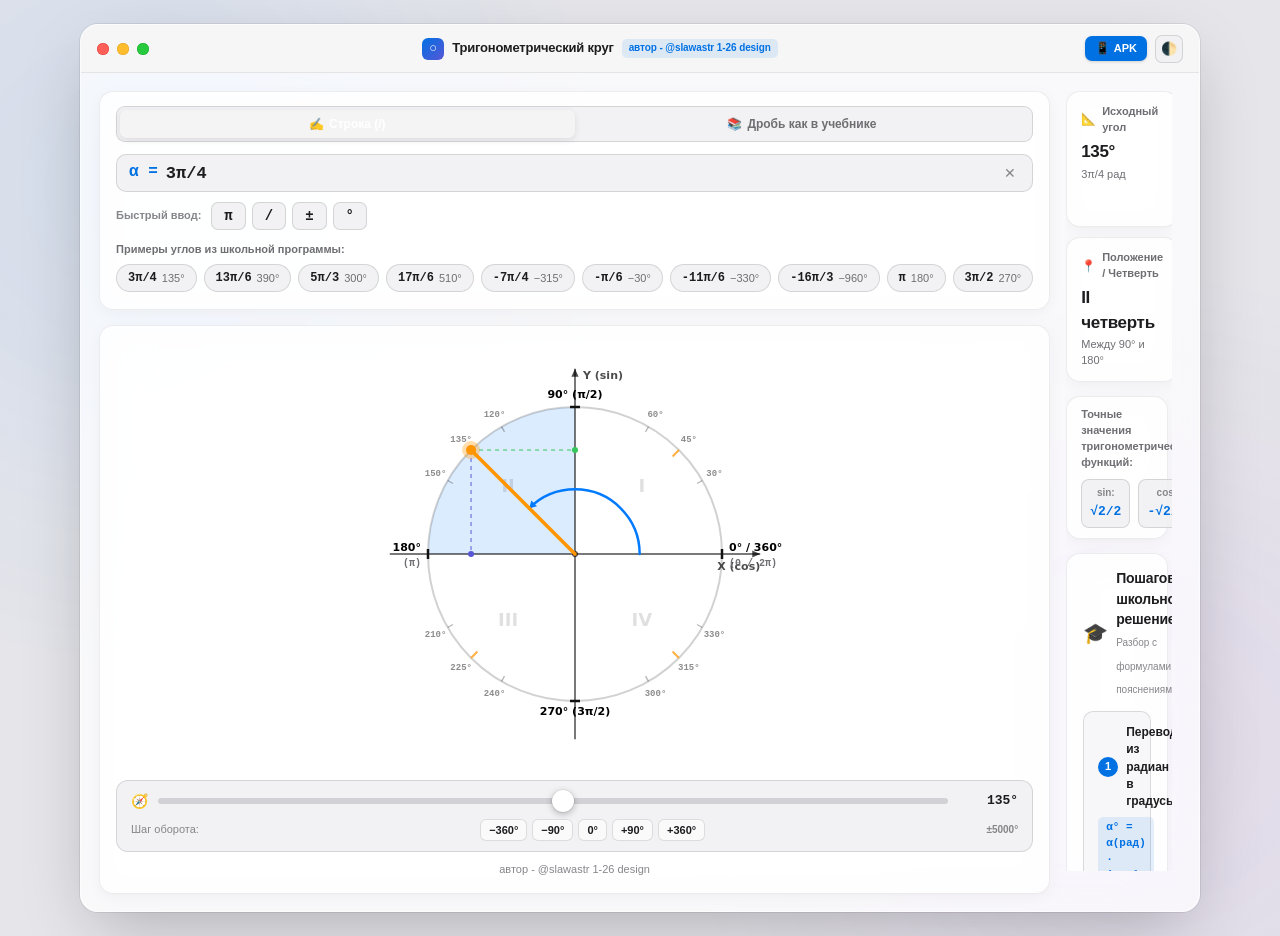
==== android/app/src/main/assets/index.html @ f806349f "feat: macOS Liquid Glass redesign, button fixes, and Android APK build workflow - Fixed critical can" ====
<!DOCTYPE html>
<html lang="ru">
<head>
    <meta charset="UTF-8">
    <meta name="viewport" content="width=device-width, initial-scale=1.0, maximum-scale=1.0, user-scalable=no, viewport-fit=cover">
    <title>Тригонометрический круг — @slawastr 1-26 design</title>
    
    <!-- PWA & Mobile Web App Meta -->
    <meta name="apple-mobile-web-app-capable" content="yes">
    <meta name="apple-mobile-web-app-status-bar-style" content="black-translucent">
    <meta name="apple-mobile-web-app-title" content="ТригКруг">
    <meta name="theme-color" content="#1c1c1e">
    <link rel="manifest" href="manifest.json">
    <link rel="icon" type="image/png" href="icons/icon-192.png">
    <link rel="stylesheet" href="css/style.css">
</head>
<body>

    <!-- Outer Desktop Wallpaper Container / Background Mesh -->
    <div class="desktop-wallpaper">

        <!-- macOS Native Window Container with Liquid Glass -->
        <main class="macos-window">

            <!-- Window Titlebar with Traffic Lights -->
            <header class="window-titlebar">
                <div class="window-controls">
                    <button type="button" class="traffic-light close" id="btnTrafficClose" title="Сбросить к 0°"></button>
                    <button type="button" class="traffic-light minimize" id="btnTrafficMinimize" title="Свернуть"></button>
                    <button type="button" class="traffic-light maximize" id="btnTrafficMaximize" title="На весь экран"></button>
                </div>

                <div class="window-title-container">
                    <div class="window-title-icon">○</div>
                    <div class="window-title-text">
                        <span class="app-main-title">Тригонометрический круг</span>
                        <span class="app-author-chip">автор - @slawastr 1-26 design</span>
                    </div>
                </div>

                <div class="window-actions">
                    <a href="https://github.com/SLAWASTR/geometry/releases/download/v1.0.0/TrigCircle.apk" id="apkDownloadBtn" class="apk-badge-btn" target="_blank" title="Скачать приложение APK для Android">
                        <span class="apk-icon">📱</span>
                        <span class="apk-text">APK</span>
                    </a>
                    <button type="button" id="themeToggleBtn" class="mac-icon-btn" title="Сменить тему оформления">
                        <span id="themeIcon">🌓</span>
                    </button>
                </div>
            </header>

            <!-- Window Content: Adaptive Two-Column / Responsive Layout -->
            <div class="window-body">

                <!-- Left Column: Input + Interactive Circle + Steppers -->
                <section class="pane pane-left">

                    <!-- Input Section Card -->
                    <div class="glass-card input-card">
                        <!-- Segmented Switcher (Inline vs Textbook Fraction) -->
                        <div class="macos-segmented" role="tablist">
                            <button type="button" id="modeInlineBtn" class="seg-btn active" role="tab" aria-selected="true">
                                <span class="seg-icon">✍️</span> Строка (/)
                            </button>
                            <button type="button" id="modeFractionBtn" class="seg-btn" role="tab" aria-selected="false">
                                <span class="seg-icon">📚</span> Дробь как в учебнике
                            </button>
                        </div>

                        <!-- Mode 1: Inline Text Input -->
                        <div id="inlineContainer" class="input-mode-view">
                            <div class="inline-input-wrapper">
                                <span class="input-math-symbol">α =</span>
                                <input type="text" id="inlineInput" class="inline-math-input" placeholder="например: 3π/4, 13π/6, -16п/3..." value="3π/4" autocomplete="off" spellcheck="false">
                                <button type="button" id="clearInputBtn" class="mac-clear-btn" title="Очистить поле ввода">✕</button>
                            </div>
                            <div class="quick-symbols-toolbar">
                                <span class="quick-toolbar-label">Быстрый ввод:</span>
                                <button type="button" class="quick-sym-btn" data-sym="π">π</button>
                                <button type="button" class="quick-sym-btn" data-sym="/">/</button>
                                <button type="button" class="quick-sym-btn" data-sym="−">±</button>
                                <button type="button" class="quick-sym-btn" data-sym="°">°</button>
                            </div>
                        </div>

                        <!-- Mode 2: Textbook Fraction Box -->
                        <div id="fractionContainer" class="input-mode-view hidden">
                            <div class="fraction-composer">
                                <button type="button" id="signToggleBtn" class="sign-btn" title="Переключить знак (+/−)">+</button>
                                <div class="fraction-stack">
                                    <input type="text" id="numInput" class="frac-cell num-cell" placeholder="3π" value="3π" autocomplete="off" spellcheck="false">
                                    <div class="fraction-bar"></div>
                                    <input type="text" id="denInput" class="frac-cell den-cell" placeholder="4" value="4" autocomplete="off" spellcheck="false">
                                </div>
                                <div class="frac-actions-sidebar">
                                    <div class="frac-actions-row">
                                        <button type="button" id="addPiBtn" class="mini-tool-btn">+π</button>
                                        <button type="button" id="clearFracBtn" class="mini-tool-btn">Сброс</button>
                                    </div>
                                    <div class="denominators-row">
                                        <button type="button" class="den-chip" data-den="2">/2</button>
                                        <button type="button" class="den-chip" data-den="3">/3</button>
                                        <button type="button" class="den-chip" data-den="4">/4</button>
                                        <button type="button" class="den-chip" data-den="6">/6</button>
                                    </div>
                                </div>
                            </div>
                        </div>

                        <!-- Error Banner -->
                        <div id="errorBanner" class="macos-error-banner hidden">
                            <span class="err-icon">⚠️</span>
                            <span id="errorText"></span>
                        </div>

                        <!-- Examples Carousel / Chips -->
                        <div class="examples-section">
                            <div class="examples-header-label">Примеры углов из школьной программы:</div>
                            <div class="examples-scroll-shelf">
                                <button type="button" class="example-pill" data-val="3π/4"><span class="pill-rad">3π/4</span> <span class="pill-deg">135°</span></button>
                                <button type="button" class="example-pill" data-val="13π/6"><span class="pill-rad">13π/6</span> <span class="pill-deg">390°</span></button>
                                <button type="button" class="example-pill" data-val="5π/3"><span class="pill-rad">5π/3</span> <span class="pill-deg">300°</span></button>
                                <button type="button" class="example-pill" data-val="17π/6"><span class="pill-rad">17π/6</span> <span class="pill-deg">510°</span></button>
                                <button type="button" class="example-pill" data-val="-7π/4"><span class="pill-rad">-7π/4</span> <span class="pill-deg">−315°</span></button>
                                <button type="button" class="example-pill" data-val="-π/6"><span class="pill-rad">-π/6</span> <span class="pill-deg">−30°</span></button>
                                <button type="button" class="example-pill" data-val="-11π/6"><span class="pill-rad">-11π/6</span> <span class="pill-deg">−330°</span></button>
                                <button type="button" class="example-pill" data-val="-16π/3"><span class="pill-rad">-16π/3</span> <span class="pill-deg">−960°</span></button>
                                <button type="button" class="example-pill" data-val="π"><span class="pill-rad">π</span> <span class="pill-deg">180°</span></button>
                                <button type="button" class="example-pill" data-val="3π/2"><span class="pill-rad">3π/2</span> <span class="pill-deg">270°</span></button>
                            </div>
                        </div>
                    </div>

                    <!-- Circle Canvas Card -->
                    <div class="glass-card circle-card">
                        <div class="circle-stage">
                            <canvas id="trigCanvas" width="340" height="340"></canvas>
                        </div>

                        <!-- Exploration Slider & Steppers [-5000° ... +5000°] -->
                        <div class="angle-explorer-panel">
                            <div class="slider-row">
                                <span class="slider-icon">🧭</span>
                                <input type="range" id="angleSlider" class="macos-range-slider" min="-5000" max="5000" step="5" value="135">
                                <div id="sliderValueDisplay" class="slider-degree-display">135°</div>
                            </div>

                            <div class="steppers-toolbar">
                                <span class="steppers-legend">Шаг оборота:</span>
                                <div class="stepper-buttons-group">
                                    <button type="button" id="stepperMinus360" class="mac-stepper-btn">−360°</button>
                                    <button type="button" id="stepperMinus90" class="mac-stepper-btn">−90°</button>
                                    <button type="button" id="stepperZero" class="mac-stepper-btn zero-btn">0°</button>
                                    <button type="button" id="stepperPlus90" class="mac-stepper-btn">+90°</button>
                                    <button type="button" id="stepperPlus360" class="mac-stepper-btn">+360°</button>
                                </div>
                                <span class="range-badge">±5000°</span>
                            </div>
                        </div>

                        <!-- Author attribution bottom bar -->
                        <div class="pane-footer-author">
                            <span>автор - @slawastr 1-26 design</span>
                        </div>
                    </div>

                </section>

                <!-- Right Column: Metrics + Trigonometric Values + School Explanation -->
                <section class="pane pane-right">

                    <!-- Key 4 Metrics Cards Grid -->
                    <div class="metrics-grid">
                        <div class="glass-card metric-card">
                            <div class="metric-header">
                                <span class="metric-icon">📐</span>
                                <span class="metric-title">Исходный угол</span>
                            </div>
                            <div id="metricOriginalDeg" class="metric-primary-val">135°</div>
                            <div id="metricOriginalRad" class="metric-secondary-val">3π/4 рад</div>
                        </div>

                        <div class="glass-card metric-card">
                            <div class="metric-header">
                                <span class="metric-icon">🔄</span>
                                <span class="metric-title">Угол на круге [0°, 360°)</span>
                            </div>
                            <div id="metricNormDeg" class="metric-primary-val">135°</div>
                            <div id="metricTurns" class="metric-secondary-val">В пределах 1-го оборота</div>
                        </div>

                        <div class="glass-card metric-card">
                            <div class="metric-header">
                                <span class="metric-icon">📍</span>
                                <span class="metric-title">Положение / Четверть</span>
                            </div>
                            <div id="metricQuadrant" class="metric-primary-val">II четверть</div>
                            <div id="metricQuadrantBounds" class="metric-secondary-val">Между 90° и 180°</div>
                        </div>

                        <div class="glass-card metric-card">
                            <div class="metric-header">
                                <span class="metric-icon">🎯</span>
                                <span class="metric-title">Ближайшая засечка</span>
                            </div>
                            <div id="metricNearest" class="metric-primary-val">90° и 180°</div>
                            <div id="metricNearestDist" class="metric-secondary-val">Расстояние: 45°</div>
                        </div>
                    </div>

                    <!-- Exact Trigonometric Values Strip -->
                    <div class="glass-card trig-values-card">
                        <div class="trig-strip-title">Точные значения тригонометрических функций:</div>
                        <div class="trig-values-grid">
                            <div class="trig-val-item">
                                <span class="fn-name">sin:</span>
                                <span id="valSin" class="fn-val">√2/2</span>
                            </div>
                            <div class="trig-val-item">
                                <span class="fn-name">cos:</span>
                                <span id="valCos" class="fn-val">-√2/2</span>
                            </div>
                            <div class="trig-val-item">
                                <span class="fn-name">tg:</span>
                                <span id="valTan" class="fn-val">-1</span>
                            </div>
                            <div class="trig-val-item">
                                <span class="fn-name">ctg:</span>
                                <span id="valCot" class="fn-val">-1</span>
                            </div>
                        </div>
                    </div>

                    <!-- Step-by-Step Educational Solution -->
                    <div class="glass-card solution-card">
                        <div class="solution-header">
                            <div class="solution-header-left">
                                <span class="solution-icon">🎓</span>
                                <div>
                                    <h2 class="solution-title">Пошаговое школьное решение</h2>
                                    <span class="solution-subtitle">Разбор с формулами и пояснениями</span>
                                </div>
                            </div>
                            <button type="button" id="copySolutionBtn" class="mac-action-btn" title="Скопировать всё решение">
                                <span class="copy-icon">📋</span>
                                <span id="copyBtnText">Скопировать</span>
                            </button>
                        </div>

                        <div id="stepsContainer" class="steps-flow">
                            <!-- Populated dynamically by app.js -->
                        </div>
                    </div>

                    <!-- Mobile Bottom Attribution -->
                    <div class="mobile-footer-attribution">
                        <div>автор - @slawastr 1-26 design</div>
                        <div class="mobile-sub">Тригонометрический круг • Диапазон ±5000°</div>
                    </div>

                </section>

            </div>

        </main>

    </div>

    <!-- Application Logic Scripts -->
    <script src="js/trigEngine.js"></script>
    <script src="js/circleCanvas.js"></script>
    <script src="js/app.js"></script>
    <script>
        // Register Service Worker for offline PWA functionality
        if ('serviceWorker' in navigator) {
            window.addEventListener('load', () => {
                navigator.serviceWorker.register('./sw.js')
                    .then(reg => console.log('[SW] Зарегистрирован:', reg.scope))
                    .catch(err => console.log('[SW] Ошибка SW:', err));
            });
        }
    </script>
</body>
</html>
---- android/app/src/main/assets/css/style.css ----
/**
 * macOS Liquid Glass Styling for Trigonometric Circle
 * Автор: @slawastr 1-26 design
 */

:root {
    /* macOS Light Mode Palette */
    --macos-bg: #e5e5ea;
    --window-bg: rgba(255, 255, 255, 0.75);
    --window-border: rgba(255, 255, 255, 0.6);
    --window-shadow: 0 24px 70px -15px rgba(0, 0, 0, 0.25), 0 0 0 1px rgba(0, 0, 0, 0.08);
    --titlebar-bg: rgba(246, 246, 246, 0.85);
    --card-bg: rgba(255, 255, 255, 0.65);
    --card-border: rgba(0, 0, 0, 0.07);
    --card-shadow: 0 4px 16px rgba(0, 0, 0, 0.04), 0 1px 2px rgba(0, 0, 0, 0.02);
    --input-bg: rgba(240, 240, 243, 0.85);
    --input-border: rgba(0, 0, 0, 0.12);
    --text-primary: #1d1d1f;
    --text-secondary: #6e6e73;
    --text-tertiary: #86868b;
    --accent-blue: #0071e3;
    --accent-blue-hover: #0077ed;
    --accent-blue-subtle: rgba(0, 113, 227, 0.1);
    --accent-orange: #ff9500;
    --accent-green: #34c759;
    --accent-red: #ff3b30;
    --accent-purple: #5856d6;
    --slider-track: #d1d1d6;
    --step-card-bg: rgba(245, 245, 247, 0.75);
    --blur-strength: 32px;
}

[data-theme="dark"] {
    /* macOS Dark Mode Palette */
    --macos-bg: #121214;
    --window-bg: rgba(30, 30, 34, 0.78);
    --window-border: rgba(255, 255, 255, 0.14);
    --window-shadow: 0 30px 80px -15px rgba(0, 0, 0, 0.7), 0 0 0 1px rgba(255, 255, 255, 0.1);
    --titlebar-bg: rgba(38, 38, 42, 0.88);
    --card-bg: rgba(42, 42, 46, 0.62);
    --card-border: rgba(255, 255, 255, 0.08);
    --card-shadow: 0 6px 20px rgba(0, 0, 0, 0.35);
    --input-bg: rgba(54, 54, 60, 0.7);
    --input-border: rgba(255, 255, 255, 0.12);
    --text-primary: #f5f5f7;
    --text-secondary: #a1a1a6;
    --text-tertiary: #6e6e73;
    --accent-blue: #0a84ff;
    --accent-blue-hover: #2691ff;
    --accent-blue-subtle: rgba(10, 132, 255, 0.16);
    --accent-orange: #ff9f0a;
    --accent-green: #30d158;
    --accent-red: #ff453a;
    --accent-purple: #bf5af2;
    --slider-track: #38383a;
    --step-card-bg: rgba(36, 36, 40, 0.75);
}

@media (prefers-color-scheme: dark) {
    :root:not([data-theme="light"]) {
        --macos-bg: #121214;
        --window-bg: rgba(30, 30, 34, 0.78);
        --window-border: rgba(255, 255, 255, 0.14);
        --window-shadow: 0 30px 80px -15px rgba(0, 0, 0, 0.7), 0 0 0 1px rgba(255, 255, 255, 0.1);
        --titlebar-bg: rgba(38, 38, 42, 0.88);
        --card-bg: rgba(42, 42, 46, 0.62);
        --card-border: rgba(255, 255, 255, 0.08);
        --card-shadow: 0 6px 20px rgba(0, 0, 0, 0.35);
        --input-bg: rgba(54, 54, 60, 0.7);
        --input-border: rgba(255, 255, 255, 0.12);
        --text-primary: #f5f5f7;
        --text-secondary: #a1a1a6;
        --text-tertiary: #6e6e73;
        --accent-blue: #0a84ff;
        --accent-blue-hover: #2691ff;
        --accent-blue-subtle: rgba(10, 132, 255, 0.16);
        --accent-orange: #ff9f0a;
        --accent-green: #30d158;
        --accent-red: #ff453a;
        --accent-purple: #bf5af2;
        --slider-track: #38383a;
        --step-card-bg: rgba(36, 36, 40, 0.75);
    }
}

* {
    box-sizing: border-box;
    margin: 0;
    padding: 0;
    -webkit-tap-highlight-color: transparent;
}

body {
    font-family: -apple-system, BlinkMacSystemFont, "SF Pro Display", "SF Pro Text", "Helvetica Neue", sans-serif;
    background-color: var(--macos-bg);
    color: var(--text-primary);
    line-height: 1.45;
    -webkit-font-smoothing: antialiased;
    -moz-osx-font-smoothing: grayscale;
    min-height: 100vh;
}

/* Background wallpaper canvas for Desktop */
.desktop-wallpaper {
    min-height: 100vh;
    padding: 24px 16px;
    display: flex;
    justify-content: center;
    align-items: flex-start;
    background: radial-gradient(circle at 10% 20%, rgba(0, 122, 255, 0.08), transparent 35%),
                radial-gradient(circle at 90% 80%, rgba(175, 82, 222, 0.08), transparent 35%),
                var(--macos-bg);
}

/* macOS Window Frame */
.macos-window {
    width: 100%;
    max-width: 1120px;
    background: var(--window-bg);
    backdrop-filter: blur(var(--blur-strength)) saturate(190%);
    -webkit-backdrop-filter: blur(var(--blur-strength)) saturate(190%);
    border-radius: 18px;
    border: 1px solid var(--window-border);
    box-shadow: var(--window-shadow);
    overflow: hidden;
    display: flex;
    flex-direction: column;
    animation: windowAppear 0.3s cubic-bezier(0.16, 1, 0.3, 1);
}

@keyframes windowAppear {
    from {
        opacity: 0;
        transform: scale(0.98) translateY(6px);
    }
    to {
        opacity: 1;
        transform: scale(1) translateY(0);
    }
}

/* macOS Titlebar */
.window-titlebar {
    height: 48px;
    background: var(--titlebar-bg);
    border-bottom: 1px solid var(--card-border);
    display: flex;
    align-items: center;
    justify-content: space-between;
    padding: 0 16px;
    user-select: none;
    -webkit-user-select: none;
}

/* Traffic Lights */
.window-controls {
    display: flex;
    align-items: center;
    gap: 8px;
    width: 80px;
}

.traffic-light {
    width: 12px;
    height: 12px;
    border-radius: 50%;
    border: none;
    cursor: pointer;
    position: relative;
    padding: 0;
    transition: filter 0.15s ease, transform 0.15s ease;
}

.traffic-light:hover {
    filter: brightness(0.9);
    transform: scale(1.08);
}

.traffic-light.close {
    background-color: #ff5f56;
    box-shadow: inset 0 0 0 0.5px #e0443e;
}

.traffic-light.minimize {
    background-color: #ffbd2e;
    box-shadow: inset 0 0 0 0.5px #dea123;
}

.traffic-light.maximize {
    background-color: #27c93f;
    box-shadow: inset 0 0 0 0.5px #1aab29;
}

/* Window Title */
.window-title-container {
    display: flex;
    align-items: center;
    gap: 8px;
    text-align: center;
}

.window-title-icon {
    width: 22px;
    height: 22px;
    border-radius: 6px;
    background: linear-gradient(135deg, var(--accent-blue), var(--accent-purple));
    color: #fff;
    display: flex;
    align-items: center;
    justify-content: center;
    font-size: 13px;
    font-weight: 700;
}

.window-title-text {
    display: flex;
    align-items: center;
    gap: 8px;
}

.app-main-title {
    font-size: 13px;
    font-weight: 600;
    letter-spacing: -0.2px;
}

.app-author-chip {
    font-size: 10px;
    font-weight: 600;
    color: var(--accent-blue);
    background: var(--accent-blue-subtle);
    padding: 2px 7px;
    border-radius: 5px;
    letter-spacing: -0.1px;
}

/* Window Actions (Theme + APK) */
.window-actions {
    display: flex;
    align-items: center;
    gap: 8px;
    width: 160px;
    justify-content: flex-end;
}

.apk-badge-btn {
    display: inline-flex;
    align-items: center;
    gap: 4px;
    background: var(--accent-blue);
    color: #ffffff;
    font-size: 11px;
    font-weight: 600;
    padding: 4px 10px;
    border-radius: 7px;
    text-decoration: none;
    transition: all 0.15s ease;
    box-shadow: 0 1px 3px rgba(0, 0, 0, 0.15);
}

.apk-badge-btn:hover {
    background: var(--accent-blue-hover);
    transform: translateY(-0.5px);
}

.apk-icon {
    font-size: 12px;
}

.mac-icon-btn {
    width: 28px;
    height: 28px;
    border-radius: 7px;
    border: 1px solid var(--input-border);
    background: var(--input-bg);
    color: var(--text-primary);
    cursor: pointer;
    display: flex;
    align-items: center;
    justify-content: center;
    font-size: 13px;
    transition: all 0.15s ease;
}

.mac-icon-btn:hover {
    background: var(--card-bg);
}

/* Window Body: Two Column Split */
.window-body {
    display: grid;
    grid-template-columns: 1.08fr 0.92fr;
    gap: 16px;
    padding: 18px;
    overflow: hidden;
}

/* Panes */
.pane {
    display: flex;
    flex-direction: column;
    gap: 14px;
}

.pane-right {
    max-height: calc(100vh - 120px);
    overflow-y: auto;
    padding-right: 4px;
    scrollbar-width: thin;
    scrollbar-color: var(--card-border) transparent;
}

.pane-right::-webkit-scrollbar {
    width: 6px;
}

.pane-right::-webkit-scrollbar-thumb {
    background-color: var(--card-border);
    border-radius: 3px;
}

/* Liquid Glass Cards */
.glass-card {
    background: var(--card-bg);
    border: 1px solid var(--card-border);
    border-radius: 14px;
    padding: 14px 16px;
    box-shadow: var(--card-shadow);
    backdrop-filter: blur(16px);
    -webkit-backdrop-filter: blur(16px);
    position: relative;
}

/* Segmented Control */
.macos-segmented {
    display: flex;
    background: var(--input-bg);
    padding: 3px;
    border-radius: 9px;
    border: 1px solid var(--input-border);
    margin-bottom: 12px;
}

.seg-btn {
    flex: 1;
    padding: 7px 12px;
    font-size: 12px;
    font-weight: 600;
    border: none;
    background: transparent;
    color: var(--text-secondary);
    border-radius: 7px;
    cursor: pointer;
    transition: all 0.18s cubic-bezier(0.16, 1, 0.3, 1);
    display: flex;
    align-items: center;
    justify-content: center;
    gap: 5px;
}

.seg-btn.active {
    background: #ffffff;
    color: #1d1d1f;
    box-shadow: 0 2px 7px rgba(0, 0, 0, 0.1);
}

[data-theme="dark"] .seg-btn.active,
body:not([data-theme="light"]) .seg-btn.active {
    background: rgba(255, 255, 255, 0.18);
    color: #ffffff;
}

/* Inline Input */
.inline-input-wrapper {
    display: flex;
    align-items: center;
    background: var(--input-bg);
    border: 1.5px solid var(--input-border);
    border-radius: 10px;
    padding: 6px 12px;
    gap: 8px;
    transition: border-color 0.15s ease, box-shadow 0.15s ease;
}

.inline-input-wrapper:focus-within {
    border-color: var(--accent-blue);
    box-shadow: 0 0 0 3px var(--accent-blue-subtle);
}

.input-math-symbol {
    font-family: ui-monospace, SFMono-Regular, monospace;
    font-weight: 700;
    color: var(--accent-blue);
    font-size: 16px;
}

.inline-math-input {
    flex: 1;
    border: none;
    background: transparent;
    font-size: 17px;
    font-family: ui-monospace, SFMono-Regular, Menlo, Monaco, monospace;
    font-weight: 600;
    color: var(--text-primary);
    outline: none;
}

.mac-clear-btn {
    background: none;
    border: none;
    color: var(--text-tertiary);
    font-size: 14px;
    cursor: pointer;
    padding: 4px;
    border-radius: 50%;
    transition: color 0.15s ease;
}

.mac-clear-btn:hover {
    color: var(--text-primary);
}

/* Quick Symbols Toolbar */
.quick-symbols-toolbar {
    display: flex;
    align-items: center;
    gap: 6px;
    margin-top: 10px;
}

.quick-toolbar-label {
    font-size: 11px;
    font-weight: 600;
    color: var(--text-tertiary);
    margin-right: 4px;
}

.quick-sym-btn {
    padding: 5px 12px;
    border: 1px solid var(--input-border);
    background: var(--input-bg);
    color: var(--text-primary);
    font-size: 14px;
    font-family: ui-monospace, monospace;
    font-weight: 700;
    border-radius: 7px;
    cursor: pointer;
    transition: all 0.15s ease;
}

.quick-sym-btn:hover {
    background: var(--card-bg);
    border-color: var(--accent-blue);
}

.quick-sym-btn:active {
    transform: scale(0.96);
}

/* Textbook Fraction Layout */
.fraction-composer {
    display: flex;
    align-items: center;
    justify-content: center;
    gap: 16px;
    padding: 10px 0;
}

.sign-btn {
    width: 44px;
    height: 44px;
    font-size: 24px;
    font-weight: 700;
    border-radius: 10px;
    border: 1.5px solid var(--input-border);
    background: var(--input-bg);
    color: var(--text-primary);
    cursor: pointer;
    transition: all 0.15s ease;
}

.sign-btn.negative {
    color: var(--accent-red);
    background: rgba(255, 59, 48, 0.12);
    border-color: rgba(255, 59, 48, 0.35);
}

.fraction-stack {
    display: flex;
    flex-direction: column;
    align-items: center;
    gap: 4px;
}

.frac-cell {
    width: 110px;
    height: 36px;
    border-radius: 8px;
    border: 1.5px solid var(--input-border);
    background: var(--input-bg);
    color: var(--text-primary);
    font-size: 17px;
    font-family: ui-monospace, monospace;
    font-weight: 700;
    text-align: center;
    outline: none;
    transition: border-color 0.15s ease;
}

.frac-cell:focus {
    border-color: var(--accent-blue);
    box-shadow: 0 0 0 3px var(--accent-blue-subtle);
}

.fraction-bar {
    width: 120px;
    height: 2.5px;
    background: var(--text-primary);
    border-radius: 2px;
}

.frac-actions-sidebar {
    display: flex;
    flex-direction: column;
    gap: 8px;
}

.frac-actions-row,
.denominators-row {
    display: flex;
    gap: 6px;
}

.mini-tool-btn,
.den-chip {
    padding: 5px 9px;
    font-size: 11px;
    font-weight: 700;
    border: 1px solid var(--input-border);
    border-radius: 6px;
    background: var(--input-bg);
    color: var(--text-primary);
    cursor: pointer;
    transition: all 0.15s ease;
}

.mini-tool-btn:hover,
.den-chip:hover {
    border-color: var(--accent-blue);
    background: var(--accent-blue-subtle);
    color: var(--accent-blue);
}

/* macOS Error Banner */
.macos-error-banner {
    display: flex;
    align-items: center;
    gap: 8px;
    background: rgba(255, 149, 0, 0.12);
    border: 1px solid rgba(255, 149, 0, 0.3);
    color: var(--text-primary);
    font-size: 12px;
    font-weight: 500;
    padding: 8px 12px;
    border-radius: 8px;
    margin-top: 10px;
}

/* Examples Section */
.examples-section {
    margin-top: 12px;
}

.examples-header-label {
    font-size: 11px;
    font-weight: 600;
    color: var(--text-secondary);
    margin-bottom: 6px;
}

.examples-scroll-shelf {
    display: flex;
    gap: 7px;
    overflow-x: auto;
    padding-bottom: 4px;
    scrollbar-width: none;
}

.examples-scroll-shelf::-webkit-scrollbar {
    display: none;
}

.example-pill {
    flex-shrink: 0;
    padding: 6px 11px;
    background: var(--input-bg);
    border: 1px solid var(--input-border);
    border-radius: 14px;
    font-size: 12px;
    font-weight: 600;
    color: var(--text-primary);
    cursor: pointer;
    display: flex;
    align-items: center;
    gap: 5px;
    transition: all 0.15s ease;
}

.example-pill:hover {
    border-color: var(--accent-blue);
    transform: translateY(-1px);
    box-shadow: 0 2px 6px rgba(0, 0, 0, 0.08);
}

.example-pill:active {
    transform: scale(0.96);
}

.pill-rad {
    font-family: ui-monospace, monospace;
    font-weight: 700;
}

.pill-deg {
    font-size: 11px;
    color: var(--text-secondary);
    font-weight: 400;
}

/* Circle Stage */
.circle-stage {
    display: flex;
    justify-content: center;
    align-items: center;
    padding: 4px 0 8px 0;
}

#trigCanvas {
    touch-action: none;
    border-radius: 50%;
    cursor: crosshair;
    max-width: 100%;
}

#trigCanvas:active {
    cursor: grabbing;
}

/* Angle Explorer Slider & Steppers [-5000° ... +5000°] */
.angle-explorer-panel {
    background: var(--input-bg);
    border: 1px solid var(--input-border);
    border-radius: 12px;
    padding: 10px 14px;
    margin-top: 8px;
    display: flex;
    flex-direction: column;
    gap: 8px;
}

.slider-row {
    display: flex;
    align-items: center;
    gap: 10px;
}

.slider-icon {
    font-size: 14px;
}

.macos-range-slider {
    flex: 1;
    -webkit-appearance: none;
    appearance: none;
    height: 6px;
    border-radius: 3px;
    background: var(--slider-track);
    outline: none;
}

.macos-range-slider::-webkit-slider-thumb {
    -webkit-appearance: none;
    appearance: none;
    width: 22px;
    height: 22px;
    border-radius: 50%;
    background: #ffffff;
    box-shadow: 0 2px 7px rgba(0, 0, 0, 0.28), 0 0 0 0.5px rgba(0, 0, 0, 0.1);
    cursor: pointer;
    border: none;
    transition: transform 0.12s ease;
}

.macos-range-slider::-webkit-slider-thumb:active {
    transform: scale(1.15);
}

.slider-degree-display {
    font-family: ui-monospace, monospace;
    font-weight: 700;
    font-size: 13px;
    min-width: 60px;
    text-align: right;
    color: var(--text-primary);
}

.steppers-toolbar {
    display: flex;
    align-items: center;
    justify-content: space-between;
    gap: 8px;
}

.steppers-legend {
    font-size: 11px;
    color: var(--text-tertiary);
    font-weight: 500;
}

.stepper-buttons-group {
    display: flex;
    gap: 5px;
}

.mac-stepper-btn {
    padding: 4px 8px;
    font-size: 11px;
    font-weight: 600;
    border-radius: 6px;
    border: 1px solid var(--input-border);
    background: var(--card-bg);
    color: var(--text-primary);
    cursor: pointer;
    transition: all 0.12s ease;
}

.mac-stepper-btn:hover {
    border-color: var(--accent-blue);
    background: var(--accent-blue-subtle);
    color: var(--accent-blue);
}

.mac-stepper-btn:active {
    transform: scale(0.95);
}

.mac-stepper-btn.zero-btn {
    font-weight: 700;
}

.range-badge {
    font-size: 10px;
    font-weight: 600;
    color: var(--text-tertiary);
}

/* Left Pane Attribution Footer */
.pane-footer-author {
    text-align: center;
    font-size: 11px;
    font-weight: 500;
    color: var(--text-tertiary);
    margin-top: 10px;
}

/* Metrics Grid */
.metrics-grid {
    display: grid;
    grid-template-columns: 1fr 1fr;
    gap: 10px;
}

.metric-card {
    padding: 12px 14px;
}

.metric-header {
    display: flex;
    align-items: center;
    gap: 6px;
    margin-bottom: 4px;
}

.metric-icon {
    font-size: 12px;
}

.metric-title {
    font-size: 11px;
    font-weight: 600;
    color: var(--text-secondary);
}

.metric-primary-val {
    font-size: 17px;
    font-weight: 700;
    letter-spacing: -0.3px;
    color: var(--text-primary);
    margin: 2px 0;
}

.metric-secondary-val {
    font-size: 11px;
    color: var(--text-secondary);
}

/* Exact Trigonometric Values Strip */
.trig-values-card {
    padding: 10px 14px;
}

.trig-strip-title {
    font-size: 11px;
    font-weight: 600;
    color: var(--text-secondary);
    margin-bottom: 8px;
}

.trig-values-grid {
    display: grid;
    grid-template-columns: repeat(4, 1fr);
    gap: 8px;
}

.trig-val-item {
    background: var(--input-bg);
    border: 1px solid var(--input-border);
    border-radius: 8px;
    padding: 6px 8px;
    display: flex;
    flex-direction: column;
    align-items: center;
    gap: 2px;
}

.fn-name {
    font-size: 10px;
    font-weight: 600;
    color: var(--text-tertiary);
}

.fn-val {
    font-family: ui-monospace, monospace;
    font-size: 13px;
    font-weight: 700;
    color: var(--accent-blue);
}

/* Step by Step Educational Solution */
.solution-card {
    padding: 14px 16px;
}

.solution-header {
    display: flex;
    align-items: center;
    justify-content: space-between;
    margin-bottom: 12px;
}

.solution-header-left {
    display: flex;
    align-items: center;
    gap: 8px;
}

.solution-icon {
    font-size: 20px;
}

.solution-title {
    font-size: 14px;
    font-weight: 700;
    letter-spacing: -0.2px;
}

.solution-subtitle {
    font-size: 10px;
    color: var(--text-tertiary);
}

.mac-action-btn {
    padding: 5px 11px;
    font-size: 11px;
    font-weight: 600;
    border-radius: 7px;
    border: 1px solid var(--input-border);
    background: var(--input-bg);
    color: var(--text-primary);
    cursor: pointer;
    display: inline-flex;
    align-items: center;
    gap: 5px;
    transition: all 0.15s ease;
}

.mac-action-btn:hover {
    background: var(--card-bg);
    border-color: var(--accent-blue);
}

.mac-action-btn.copied {
    color: var(--accent-green);
    border-color: var(--accent-green);
    background: rgba(52, 199, 89, 0.1);
}

/* Steps Flow */
.steps-flow {
    display: flex;
    flex-direction: column;
    gap: 10px;
}

.step-card {
    background: var(--step-card-bg);
    border-radius: 10px;
    padding: 12px 14px;
    border: 1px solid var(--input-border);
    animation: fadeIn 0.25s ease-out;
}

@keyframes fadeIn {
    from { opacity: 0; transform: translateY(4px); }
    to { opacity: 1; transform: translateY(0); }
}

.step-card-header {
    display: flex;
    align-items: center;
    gap: 8px;
    margin-bottom: 6px;
}

.step-badge {
    width: 20px;
    height: 20px;
    border-radius: 50%;
    background: var(--accent-blue);
    color: #ffffff;
    font-size: 11px;
    font-weight: 700;
    display: flex;
    align-items: center;
    justify-content: center;
    flex-shrink: 0;
}

.step-title {
    font-size: 12px;
    font-weight: 700;
    flex: 1;
}

.step-summary {
    font-size: 11px;
    font-weight: 600;
    color: var(--accent-blue);
}

.step-formula {
    font-family: ui-monospace, SFMono-Regular, monospace;
    font-size: 11px;
    font-weight: 600;
    color: var(--accent-blue);
    background: var(--accent-blue-subtle);
    padding: 3px 8px;
    border-radius: 5px;
    display: inline-block;
    margin-bottom: 6px;
}

.step-explanation {
    font-size: 11.5px;
    color: var(--text-secondary);
    line-height: 1.5;
}

.empty-steps {
    text-align: center;
    padding: 24px 16px;
    color: var(--text-tertiary);
    font-size: 12px;
}

.mobile-footer-attribution {
    display: none;
    text-align: center;
    padding: 12px 0 20px 0;
    font-size: 11px;
    color: var(--text-tertiary);
}

.mobile-sub {
    font-size: 10px;
    opacity: 0.8;
    margin-top: 2px;
}

.hidden {
    display: none !important;
}

/* ==========================================================================
   Responsive Adaptations (Mobile & Small Tablets)
   ========================================================================== */
@media (max-width: 880px) {
    .desktop-wallpaper {
        padding: 0;
    }

    .macos-window {
        border-radius: 0;
        border: none;
        box-shadow: none;
        min-height: 100vh;
    }

    .window-titlebar {
        position: sticky;
        top: 0;
        z-index: 100;
        padding: env(safe-area-inset-top, 10px) 12px 10px 12px;
        height: auto;
    }

    .window-controls {
        width: auto;
    }

    .window-actions {
        width: auto;
    }

    .window-body {
        grid-template-columns: 1fr;
        padding: 12px 12px env(safe-area-inset-bottom, 24px) 12px;
        gap: 12px;
    }

    .pane-right {
        max-height: none;
        overflow-y: visible;
        padding-right: 0;
    }

    .mobile-footer-attribution {
        display: block;
    }
}
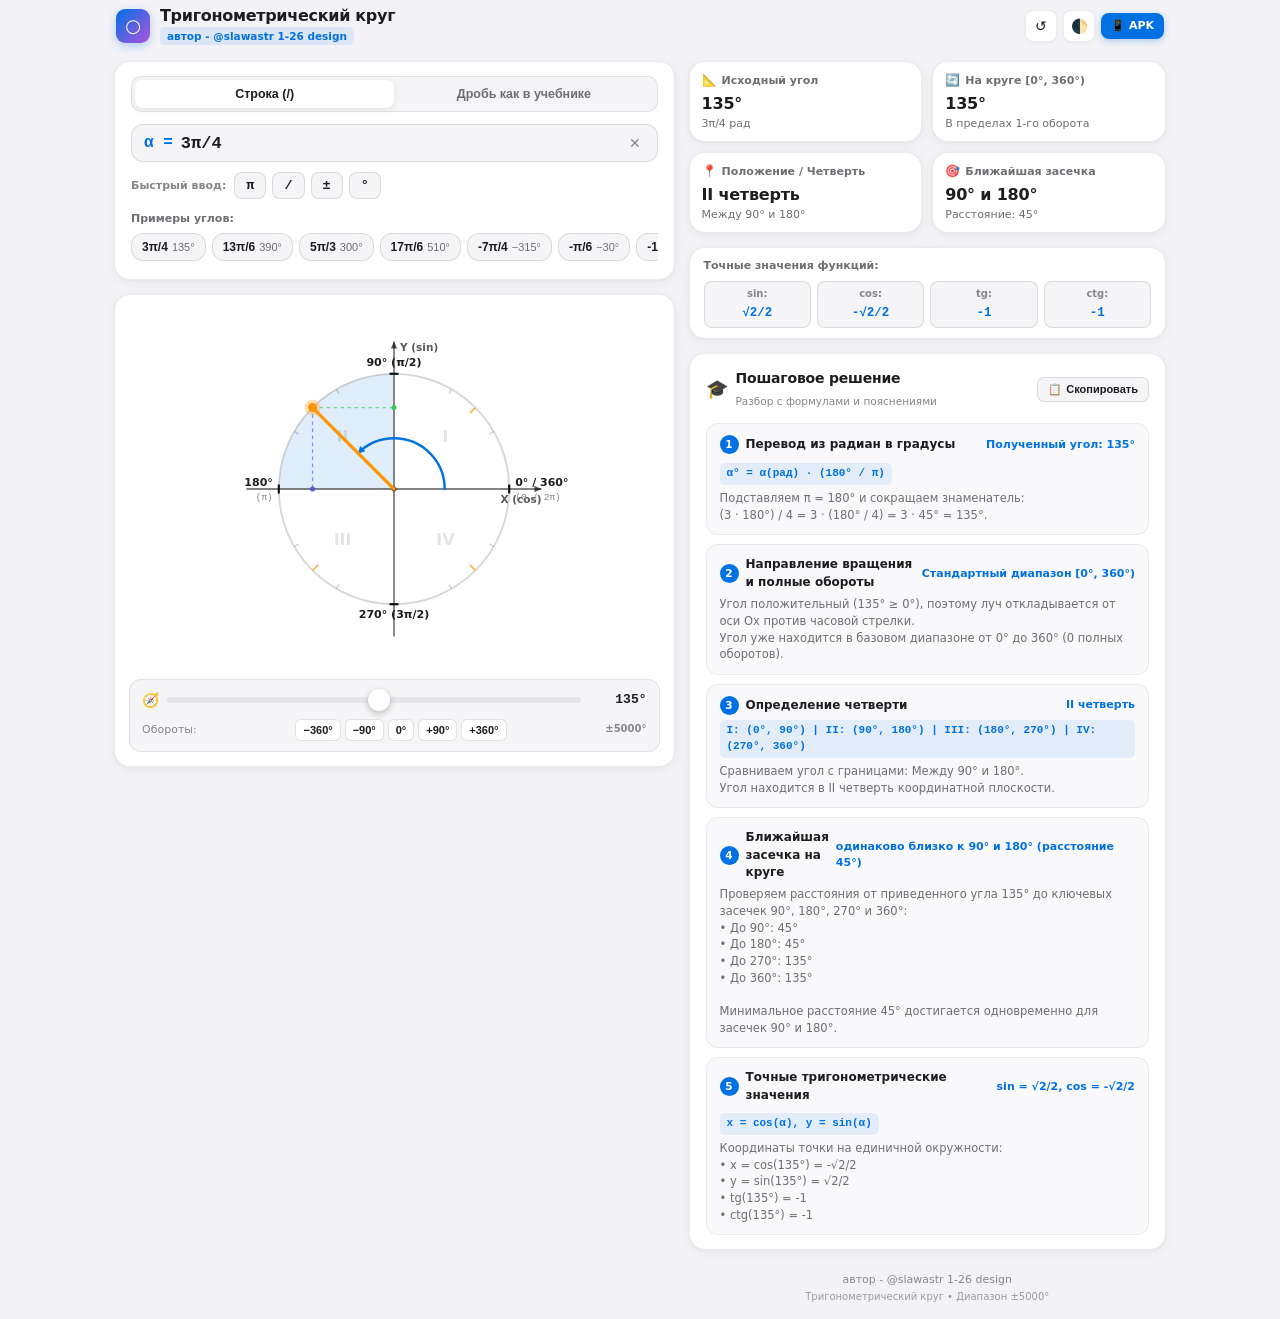
==== commit 689592d8: "fix(ui,android): clean modern Apple design without fake window chrome & fix Android viewport scaling" ====
--- a/android/app/src/main/assets/index.html
+++ b/android/app/src/main/assets/index.html
@@ -9,256 +9,242 @@
     <meta name="apple-mobile-web-app-capable" content="yes">
     <meta name="apple-mobile-web-app-status-bar-style" content="black-translucent">
     <meta name="apple-mobile-web-app-title" content="ТригКруг">
-    <meta name="theme-color" content="#1c1c1e">
+    <meta name="theme-color" content="#121214">
     <link rel="manifest" href="manifest.json">
     <link rel="icon" type="image/png" href="icons/icon-192.png">
     <link rel="stylesheet" href="css/style.css">
 </head>
 <body>
 
-    <!-- Outer Desktop Wallpaper Container / Background Mesh -->
-    <div class="desktop-wallpaper">
-
-        <!-- macOS Native Window Container with Liquid Glass -->
-        <main class="macos-window">
-
-            <!-- Window Titlebar with Traffic Lights -->
-            <header class="window-titlebar">
-                <div class="window-controls">
-                    <button type="button" class="traffic-light close" id="btnTrafficClose" title="Сбросить к 0°"></button>
-                    <button type="button" class="traffic-light minimize" id="btnTrafficMinimize" title="Свернуть"></button>
-                    <button type="button" class="traffic-light maximize" id="btnTrafficMaximize" title="На весь экран"></button>
+    <!-- Main App Container -->
+    <div class="app-layout">
+
+        <!-- Top Header Bar (Native mobile & desktop style) -->
+        <header class="app-navbar">
+            <div class="navbar-brand">
+                <div class="app-logo">○</div>
+                <div class="brand-info">
+                    <h1 class="brand-title">Тригонометрический круг</h1>
+                    <span class="brand-author">автор - @slawastr 1-26 design</span>
                 </div>
-
-                <div class="window-title-container">
-                    <div class="window-title-icon">○</div>
-                    <div class="window-title-text">
-                        <span class="app-main-title">Тригонометрический круг</span>
-                        <span class="app-author-chip">автор - @slawastr 1-26 design</span>
-                    </div>
-                </div>
-
-                <div class="window-actions">
-                    <a href="https://github.com/SLAWASTR/geometry/releases/download/v1.0.0/TrigCircle.apk" id="apkDownloadBtn" class="apk-badge-btn" target="_blank" title="Скачать приложение APK для Android">
-                        <span class="apk-icon">📱</span>
-                        <span class="apk-text">APK</span>
-                    </a>
-                    <button type="button" id="themeToggleBtn" class="mac-icon-btn" title="Сменить тему оформления">
-                        <span id="themeIcon">🌓</span>
-                    </button>
-                </div>
-            </header>
-
-            <!-- Window Content: Adaptive Two-Column / Responsive Layout -->
-            <div class="window-body">
-
-                <!-- Left Column: Input + Interactive Circle + Steppers -->
-                <section class="pane pane-left">
-
-                    <!-- Input Section Card -->
-                    <div class="glass-card input-card">
-                        <!-- Segmented Switcher (Inline vs Textbook Fraction) -->
-                        <div class="macos-segmented" role="tablist">
-                            <button type="button" id="modeInlineBtn" class="seg-btn active" role="tab" aria-selected="true">
-                                <span class="seg-icon">✍️</span> Строка (/)
-                            </button>
-                            <button type="button" id="modeFractionBtn" class="seg-btn" role="tab" aria-selected="false">
-                                <span class="seg-icon">📚</span> Дробь как в учебнике
-                            </button>
-                        </div>
-
-                        <!-- Mode 1: Inline Text Input -->
-                        <div id="inlineContainer" class="input-mode-view">
-                            <div class="inline-input-wrapper">
-                                <span class="input-math-symbol">α =</span>
-                                <input type="text" id="inlineInput" class="inline-math-input" placeholder="например: 3π/4, 13π/6, -16п/3..." value="3π/4" autocomplete="off" spellcheck="false">
-                                <button type="button" id="clearInputBtn" class="mac-clear-btn" title="Очистить поле ввода">✕</button>
-                            </div>
-                            <div class="quick-symbols-toolbar">
-                                <span class="quick-toolbar-label">Быстрый ввод:</span>
-                                <button type="button" class="quick-sym-btn" data-sym="π">π</button>
-                                <button type="button" class="quick-sym-btn" data-sym="/">/</button>
-                                <button type="button" class="quick-sym-btn" data-sym="−">±</button>
-                                <button type="button" class="quick-sym-btn" data-sym="°">°</button>
-                            </div>
-                        </div>
-
-                        <!-- Mode 2: Textbook Fraction Box -->
-                        <div id="fractionContainer" class="input-mode-view hidden">
-                            <div class="fraction-composer">
-                                <button type="button" id="signToggleBtn" class="sign-btn" title="Переключить знак (+/−)">+</button>
-                                <div class="fraction-stack">
-                                    <input type="text" id="numInput" class="frac-cell num-cell" placeholder="3π" value="3π" autocomplete="off" spellcheck="false">
-                                    <div class="fraction-bar"></div>
-                                    <input type="text" id="denInput" class="frac-cell den-cell" placeholder="4" value="4" autocomplete="off" spellcheck="false">
+            </div>
+
+            <div class="navbar-actions">
+                <button type="button" id="btnReset" class="nav-icon-btn" title="Сбросить угол к 0°">
+                    <span>↺</span>
+                </button>
+                <button type="button" id="themeToggleBtn" class="nav-icon-btn" title="Сменить тему оформления">
+                    <span id="themeIcon">🌓</span>
+                </button>
+                <a href="https://github.com/SLAWASTR/geometry/releases/download/v1.0.0/TrigCircle.apk" class="apk-download-pill" target="_blank" title="Скачать приложение для Android">
+                    <span>📱 APK</span>
+                </a>
+            </div>
+        </header>
+
+        <!-- Main Content Area -->
+        <main class="content-container">
+
+            <!-- Left Column on Desktop / Main Flow on Mobile -->
+            <div class="content-column column-primary">
+
+                <!-- 1. Input Section Card -->
+                <section class="ui-card">
+                    <!-- Segmented Mode Switcher -->
+                    <div class="segmented-control" role="tablist">
+                        <button type="button" id="modeInlineBtn" class="segment-btn active" role="tab" aria-selected="true">
+                            Строка (/)
+                        </button>
+                        <button type="button" id="modeFractionBtn" class="segment-btn" role="tab" aria-selected="false">
+                            Дробь как в учебнике
+                        </button>
+                    </div>
+
+                    <!-- Mode 1: Inline Text Input -->
+                    <div id="inlineContainer" class="input-pane">
+                        <div class="math-input-box">
+                            <span class="math-prefix">α =</span>
+                            <input type="text" id="inlineInput" class="math-input-field" placeholder="например: 3π/4, 13π/6, -16п/3..." value="3π/4" autocomplete="off" autocorrect="off" autocapitalize="off" spellcheck="false">
+                            <button type="button" id="clearInputBtn" class="input-clear-btn" title="Очистить">✕</button>
+                        </div>
+                        <div class="quick-symbols-bar">
+                            <span class="quick-label">Быстрый ввод:</span>
+                            <button type="button" class="quick-sym-btn" data-sym="π">π</button>
+                            <button type="button" class="quick-sym-btn" data-sym="/">/</button>
+                            <button type="button" class="quick-sym-btn" data-sym="−">±</button>
+                            <button type="button" class="quick-sym-btn" data-sym="°">°</button>
+                        </div>
+                    </div>
+
+                    <!-- Mode 2: Textbook Fraction Box -->
+                    <div id="fractionContainer" class="input-pane hidden">
+                        <div class="fraction-widget">
+                            <button type="button" id="signToggleBtn" class="fraction-sign-btn" title="Переключить знак (+/−)">+</button>
+                            <div class="fraction-vertical">
+                                <input type="text" id="numInput" class="fraction-field" placeholder="3π" value="3π" autocomplete="off" spellcheck="false">
+                                <div class="fraction-separator"></div>
+                                <input type="text" id="denInput" class="fraction-field" placeholder="4" value="4" autocomplete="off" spellcheck="false">
+                            </div>
+                            <div class="fraction-options">
+                                <div class="options-row">
+                                    <button type="button" id="addPiBtn" class="mini-btn">+π</button>
+                                    <button type="button" id="clearFracBtn" class="mini-btn">Сброс</button>
                                 </div>
-                                <div class="frac-actions-sidebar">
-                                    <div class="frac-actions-row">
-                                        <button type="button" id="addPiBtn" class="mini-tool-btn">+π</button>
-                                        <button type="button" id="clearFracBtn" class="mini-tool-btn">Сброс</button>
-                                    </div>
-                                    <div class="denominators-row">
-                                        <button type="button" class="den-chip" data-den="2">/2</button>
-                                        <button type="button" class="den-chip" data-den="3">/3</button>
-                                        <button type="button" class="den-chip" data-den="4">/4</button>
-                                        <button type="button" class="den-chip" data-den="6">/6</button>
-                                    </div>
+                                <div class="denominators-row">
+                                    <button type="button" class="den-chip" data-den="2">/2</button>
+                                    <button type="button" class="den-chip" data-den="3">/3</button>
+                                    <button type="button" class="den-chip" data-den="4">/4</button>
+                                    <button type="button" class="den-chip" data-den="6">/6</button>
                                 </div>
                             </div>
                         </div>
-
-                        <!-- Error Banner -->
-                        <div id="errorBanner" class="macos-error-banner hidden">
-                            <span class="err-icon">⚠️</span>
-                            <span id="errorText"></span>
-                        </div>
-
-                        <!-- Examples Carousel / Chips -->
-                        <div class="examples-section">
-                            <div class="examples-header-label">Примеры углов из школьной программы:</div>
-                            <div class="examples-scroll-shelf">
-                                <button type="button" class="example-pill" data-val="3π/4"><span class="pill-rad">3π/4</span> <span class="pill-deg">135°</span></button>
-                                <button type="button" class="example-pill" data-val="13π/6"><span class="pill-rad">13π/6</span> <span class="pill-deg">390°</span></button>
-                                <button type="button" class="example-pill" data-val="5π/3"><span class="pill-rad">5π/3</span> <span class="pill-deg">300°</span></button>
-                                <button type="button" class="example-pill" data-val="17π/6"><span class="pill-rad">17π/6</span> <span class="pill-deg">510°</span></button>
-                                <button type="button" class="example-pill" data-val="-7π/4"><span class="pill-rad">-7π/4</span> <span class="pill-deg">−315°</span></button>
-                                <button type="button" class="example-pill" data-val="-π/6"><span class="pill-rad">-π/6</span> <span class="pill-deg">−30°</span></button>
-                                <button type="button" class="example-pill" data-val="-11π/6"><span class="pill-rad">-11π/6</span> <span class="pill-deg">−330°</span></button>
-                                <button type="button" class="example-pill" data-val="-16π/3"><span class="pill-rad">-16π/3</span> <span class="pill-deg">−960°</span></button>
-                                <button type="button" class="example-pill" data-val="π"><span class="pill-rad">π</span> <span class="pill-deg">180°</span></button>
-                                <button type="button" class="example-pill" data-val="3π/2"><span class="pill-rad">3π/2</span> <span class="pill-deg">270°</span></button>
-                            </div>
-                        </div>
-                    </div>
-
-                    <!-- Circle Canvas Card -->
-                    <div class="glass-card circle-card">
-                        <div class="circle-stage">
-                            <canvas id="trigCanvas" width="340" height="340"></canvas>
-                        </div>
-
-                        <!-- Exploration Slider & Steppers [-5000° ... +5000°] -->
-                        <div class="angle-explorer-panel">
-                            <div class="slider-row">
-                                <span class="slider-icon">🧭</span>
-                                <input type="range" id="angleSlider" class="macos-range-slider" min="-5000" max="5000" step="5" value="135">
-                                <div id="sliderValueDisplay" class="slider-degree-display">135°</div>
-                            </div>
-
-                            <div class="steppers-toolbar">
-                                <span class="steppers-legend">Шаг оборота:</span>
-                                <div class="stepper-buttons-group">
-                                    <button type="button" id="stepperMinus360" class="mac-stepper-btn">−360°</button>
-                                    <button type="button" id="stepperMinus90" class="mac-stepper-btn">−90°</button>
-                                    <button type="button" id="stepperZero" class="mac-stepper-btn zero-btn">0°</button>
-                                    <button type="button" id="stepperPlus90" class="mac-stepper-btn">+90°</button>
-                                    <button type="button" id="stepperPlus360" class="mac-stepper-btn">+360°</button>
-                                </div>
-                                <span class="range-badge">±5000°</span>
-                            </div>
-                        </div>
-
-                        <!-- Author attribution bottom bar -->
-                        <div class="pane-footer-author">
-                            <span>автор - @slawastr 1-26 design</span>
-                        </div>
-                    </div>
-
-                </section>
-
-                <!-- Right Column: Metrics + Trigonometric Values + School Explanation -->
-                <section class="pane pane-right">
-
-                    <!-- Key 4 Metrics Cards Grid -->
-                    <div class="metrics-grid">
-                        <div class="glass-card metric-card">
-                            <div class="metric-header">
-                                <span class="metric-icon">📐</span>
-                                <span class="metric-title">Исходный угол</span>
-                            </div>
-                            <div id="metricOriginalDeg" class="metric-primary-val">135°</div>
-                            <div id="metricOriginalRad" class="metric-secondary-val">3π/4 рад</div>
-                        </div>
-
-                        <div class="glass-card metric-card">
-                            <div class="metric-header">
-                                <span class="metric-icon">🔄</span>
-                                <span class="metric-title">Угол на круге [0°, 360°)</span>
-                            </div>
-                            <div id="metricNormDeg" class="metric-primary-val">135°</div>
-                            <div id="metricTurns" class="metric-secondary-val">В пределах 1-го оборота</div>
-                        </div>
-
-                        <div class="glass-card metric-card">
-                            <div class="metric-header">
-                                <span class="metric-icon">📍</span>
-                                <span class="metric-title">Положение / Четверть</span>
-                            </div>
-                            <div id="metricQuadrant" class="metric-primary-val">II четверть</div>
-                            <div id="metricQuadrantBounds" class="metric-secondary-val">Между 90° и 180°</div>
-                        </div>
-
-                        <div class="glass-card metric-card">
-                            <div class="metric-header">
-                                <span class="metric-icon">🎯</span>
-                                <span class="metric-title">Ближайшая засечка</span>
-                            </div>
-                            <div id="metricNearest" class="metric-primary-val">90° и 180°</div>
-                            <div id="metricNearestDist" class="metric-secondary-val">Расстояние: 45°</div>
-                        </div>
-                    </div>
-
-                    <!-- Exact Trigonometric Values Strip -->
-                    <div class="glass-card trig-values-card">
-                        <div class="trig-strip-title">Точные значения тригонометрических функций:</div>
-                        <div class="trig-values-grid">
-                            <div class="trig-val-item">
-                                <span class="fn-name">sin:</span>
-                                <span id="valSin" class="fn-val">√2/2</span>
-                            </div>
-                            <div class="trig-val-item">
-                                <span class="fn-name">cos:</span>
-                                <span id="valCos" class="fn-val">-√2/2</span>
-                            </div>
-                            <div class="trig-val-item">
-                                <span class="fn-name">tg:</span>
-                                <span id="valTan" class="fn-val">-1</span>
-                            </div>
-                            <div class="trig-val-item">
-                                <span class="fn-name">ctg:</span>
-                                <span id="valCot" class="fn-val">-1</span>
-                            </div>
-                        </div>
-                    </div>
-
-                    <!-- Step-by-Step Educational Solution -->
-                    <div class="glass-card solution-card">
-                        <div class="solution-header">
-                            <div class="solution-header-left">
-                                <span class="solution-icon">🎓</span>
-                                <div>
-                                    <h2 class="solution-title">Пошаговое школьное решение</h2>
-                                    <span class="solution-subtitle">Разбор с формулами и пояснениями</span>
-                                </div>
-                            </div>
-                            <button type="button" id="copySolutionBtn" class="mac-action-btn" title="Скопировать всё решение">
-                                <span class="copy-icon">📋</span>
-                                <span id="copyBtnText">Скопировать</span>
-                            </button>
-                        </div>
-
-                        <div id="stepsContainer" class="steps-flow">
-                            <!-- Populated dynamically by app.js -->
-                        </div>
-                    </div>
-
-                    <!-- Mobile Bottom Attribution -->
-                    <div class="mobile-footer-attribution">
-                        <div>автор - @slawastr 1-26 design</div>
-                        <div class="mobile-sub">Тригонометрический круг • Диапазон ±5000°</div>
-                    </div>
-
-                </section>
+                    </div>
+
+                    <!-- Error Banner -->
+                    <div id="errorBanner" class="ui-error-banner hidden">
+                        <span class="error-icon">⚠️</span>
+                        <span id="errorText"></span>
+                    </div>
+
+                    <!-- Examples Shelf -->
+                    <div class="examples-shelf">
+                        <div class="shelf-label">Примеры углов:</div>
+                        <div class="examples-list">
+                            <button type="button" class="example-pill" data-val="3π/4"><b>3π/4</b> <span class="pill-deg">135°</span></button>
+                            <button type="button" class="example-pill" data-val="13π/6"><b>13π/6</b> <span class="pill-deg">390°</span></button>
+                            <button type="button" class="example-pill" data-val="5π/3"><b>5π/3</b> <span class="pill-deg">300°</span></button>
+                            <button type="button" class="example-pill" data-val="17π/6"><b>17π/6</b> <span class="pill-deg">510°</span></button>
+                            <button type="button" class="example-pill" data-val="-7π/4"><b>-7π/4</b> <span class="pill-deg">−315°</span></button>
+                            <button type="button" class="example-pill" data-val="-π/6"><b>-π/6</b> <span class="pill-deg">−30°</span></button>
+                            <button type="button" class="example-pill" data-val="-11π/6"><b>-11π/6</b> <span class="pill-deg">−330°</span></button>
+                            <button type="button" class="example-pill" data-val="-16π/3"><b>-16π/3</b> <span class="pill-deg">−960°</span></button>
+                            <button type="button" class="example-pill" data-val="π"><b>π</b> <span class="pill-deg">180°</span></button>
+                            <button type="button" class="example-pill" data-val="3π/2"><b>3π/2</b> <span class="pill-deg">270°</span></button>
+                        </div>
+                    </div>
+                </section>
+
+                <!-- 2. Circle Canvas Card -->
+                <section class="ui-card circle-section">
+                    <div class="canvas-holder">
+                        <canvas id="trigCanvas"></canvas>
+                    </div>
+
+                    <!-- Angle Slider & Steppers [-5000° ... +5000°] -->
+                    <div class="controls-panel">
+                        <div class="slider-box">
+                            <span class="control-icon">🧭</span>
+                            <input type="range" id="angleSlider" class="app-range-slider" min="-5000" max="5000" step="5" value="135">
+                            <div id="sliderValueDisplay" class="slider-badge">135°</div>
+                        </div>
+
+                        <div class="steppers-bar">
+                            <span class="steppers-hint">Обороты:</span>
+                            <div class="steppers-group">
+                                <button type="button" id="stepperMinus360" class="stepper-btn">−360°</button>
+                                <button type="button" id="stepperMinus90" class="stepper-btn">−90°</button>
+                                <button type="button" id="stepperZero" class="stepper-btn stepper-zero">0°</button>
+                                <button type="button" id="stepperPlus90" class="stepper-btn">+90°</button>
+                                <button type="button" id="stepperPlus360" class="stepper-btn">+360°</button>
+                            </div>
+                            <span class="range-hint">±5000°</span>
+                        </div>
+                    </div>
+                </section>
+
+            </div>
+
+            <!-- Right Column on Desktop / Bottom Section on Mobile -->
+            <div class="content-column column-secondary">
+
+                <!-- 3. Key Metrics Cards (2x2 Grid) -->
+                <section class="metrics-grid">
+                    <div class="ui-card metric-item">
+                        <div class="metric-top">
+                            <span class="metric-emoji">📐</span>
+                            <span class="metric-label">Исходный угол</span>
+                        </div>
+                        <div id="metricOriginalDeg" class="metric-main">135°</div>
+                        <div id="metricOriginalRad" class="metric-desc">3π/4 рад</div>
+                    </div>
+
+                    <div class="ui-card metric-item">
+                        <div class="metric-top">
+                            <span class="metric-emoji">🔄</span>
+                            <span class="metric-label">На круге [0°, 360°)</span>
+                        </div>
+                        <div id="metricNormDeg" class="metric-main">135°</div>
+                        <div id="metricTurns" class="metric-desc">В пределах 1-го оборота</div>
+                    </div>
+
+                    <div class="ui-card metric-item">
+                        <div class="metric-top">
+                            <span class="metric-emoji">📍</span>
+                            <span class="metric-label">Положение / Четверть</span>
+                        </div>
+                        <div id="metricQuadrant" class="metric-main">II четверть</div>
+                        <div id="metricQuadrantBounds" class="metric-desc">Между 90° и 180°</div>
+                    </div>
+
+                    <div class="ui-card metric-item">
+                        <div class="metric-top">
+                            <span class="metric-emoji">🎯</span>
+                            <span class="metric-label">Ближайшая засечка</span>
+                        </div>
+                        <div id="metricNearest" class="metric-main">90° и 180°</div>
+                        <div id="metricNearestDist" class="metric-desc">Расстояние: 45°</div>
+                    </div>
+                </section>
+
+                <!-- 4. Exact Trigonometric Values Strip -->
+                <section class="ui-card trig-functions-strip">
+                    <div class="strip-header">Точные значения функций:</div>
+                    <div class="functions-row">
+                        <div class="function-box">
+                            <span class="fn-tag">sin:</span>
+                            <span id="valSin" class="fn-value">√2/2</span>
+                        </div>
+                        <div class="function-box">
+                            <span class="fn-tag">cos:</span>
+                            <span id="valCos" class="fn-value">-√2/2</span>
+                        </div>
+                        <div class="function-box">
+                            <span class="fn-tag">tg:</span>
+                            <span id="valTan" class="fn-value">-1</span>
+                        </div>
+                        <div class="function-box">
+                            <span class="fn-tag">ctg:</span>
+                            <span id="valCot" class="fn-value">-1</span>
+                        </div>
+                    </div>
+                </section>
+
+                <!-- 5. Step-by-Step Educational Solution -->
+                <section class="ui-card solution-section">
+                    <div class="solution-top-bar">
+                        <div class="solution-title-wrap">
+                            <span class="solution-emoji">🎓</span>
+                            <div>
+                                <h2 class="solution-heading">Пошаговое решение</h2>
+                                <span class="solution-subheading">Разбор с формулами и пояснениями</span>
+                            </div>
+                        </div>
+                        <button type="button" id="copySolutionBtn" class="copy-action-btn" title="Скопировать всё решение">
+                            <span class="copy-icon">📋</span>
+                            <span id="copyBtnText">Скопировать</span>
+                        </button>
+                    </div>
+
+                    <div id="stepsContainer" class="steps-flow">
+                        <!-- Populated dynamically -->
+                    </div>
+                </section>
+
+                <!-- Footer Attribution -->
+                <footer class="app-footer">
+                    <div class="footer-author">автор - @slawastr 1-26 design</div>
+                    <div class="footer-meta">Тригонометрический круг • Диапазон ±5000°</div>
+                </footer>
 
             </div>
 
@@ -266,12 +252,12 @@
 
     </div>
 
-    <!-- Application Logic Scripts -->
+    <!-- Application Scripts -->
     <script src="js/trigEngine.js"></script>
     <script src="js/circleCanvas.js"></script>
     <script src="js/app.js"></script>
     <script>
-        // Register Service Worker for offline PWA functionality
+        // Register Service Worker for offline capability
         if ('serviceWorker' in navigator) {
             window.addEventListener('load', () => {
                 navigator.serviceWorker.register('./sw.js')
--- a/android/app/src/main/assets/css/style.css
+++ b/android/app/src/main/assets/css/style.css
@@ -1,49 +1,44 @@
 /**
- * macOS Liquid Glass Styling for Trigonometric Circle
+ * Clean & Modern Apple Design System for Trigonometric Circle
  * Автор: @slawastr 1-26 design
  */
 
 :root {
-    /* macOS Light Mode Palette */
-    --macos-bg: #e5e5ea;
-    --window-bg: rgba(255, 255, 255, 0.75);
-    --window-border: rgba(255, 255, 255, 0.6);
-    --window-shadow: 0 24px 70px -15px rgba(0, 0, 0, 0.25), 0 0 0 1px rgba(0, 0, 0, 0.08);
-    --titlebar-bg: rgba(246, 246, 246, 0.85);
-    --card-bg: rgba(255, 255, 255, 0.65);
-    --card-border: rgba(0, 0, 0, 0.07);
-    --card-shadow: 0 4px 16px rgba(0, 0, 0, 0.04), 0 1px 2px rgba(0, 0, 0, 0.02);
-    --input-bg: rgba(240, 240, 243, 0.85);
-    --input-border: rgba(0, 0, 0, 0.12);
+    /* Apple Light Palette */
+    --app-bg: #f2f2f7;
+    --card-bg: #ffffff;
+    --card-border: rgba(60, 60, 67, 0.1);
+    --card-shadow: 0 2px 12px rgba(0, 0, 0, 0.05), 0 1px 3px rgba(0, 0, 0, 0.03);
+    --input-bg: #f5f5f7;
+    --input-border: rgba(60, 60, 67, 0.15);
     --text-primary: #1d1d1f;
     --text-secondary: #6e6e73;
     --text-tertiary: #86868b;
     --accent-blue: #0071e3;
     --accent-blue-hover: #0077ed;
-    --accent-blue-subtle: rgba(0, 113, 227, 0.1);
+    --accent-blue-subtle: rgba(0, 113, 227, 0.09);
     --accent-orange: #ff9500;
     --accent-green: #34c759;
     --accent-red: #ff3b30;
-    --accent-purple: #5856d6;
-    --slider-track: #d1d1d6;
-    --step-card-bg: rgba(245, 245, 247, 0.75);
-    --blur-strength: 32px;
+    --accent-purple: #af52de;
+    --slider-track: #e5e5ea;
+    --step-card-bg: #f9f9fb;
+    --step-card-border: rgba(60, 60, 67, 0.08);
+    --radius-sm: 8px;
+    --radius-md: 12px;
+    --radius-lg: 16px;
 }
 
 [data-theme="dark"] {
-    /* macOS Dark Mode Palette */
-    --macos-bg: #121214;
-    --window-bg: rgba(30, 30, 34, 0.78);
-    --window-border: rgba(255, 255, 255, 0.14);
-    --window-shadow: 0 30px 80px -15px rgba(0, 0, 0, 0.7), 0 0 0 1px rgba(255, 255, 255, 0.1);
-    --titlebar-bg: rgba(38, 38, 42, 0.88);
-    --card-bg: rgba(42, 42, 46, 0.62);
-    --card-border: rgba(255, 255, 255, 0.08);
-    --card-shadow: 0 6px 20px rgba(0, 0, 0, 0.35);
-    --input-bg: rgba(54, 54, 60, 0.7);
-    --input-border: rgba(255, 255, 255, 0.12);
+    /* Apple Dark Palette */
+    --app-bg: #121214;
+    --card-bg: #1c1c1e;
+    --card-border: rgba(255, 255, 255, 0.1);
+    --card-shadow: 0 4px 18px rgba(0, 0, 0, 0.4);
+    --input-bg: #2c2c2e;
+    --input-border: rgba(255, 255, 255, 0.14);
     --text-primary: #f5f5f7;
-    --text-secondary: #a1a1a6;
+    --text-secondary: #98989d;
     --text-tertiary: #6e6e73;
     --accent-blue: #0a84ff;
     --accent-blue-hover: #2691ff;
@@ -53,23 +48,20 @@
     --accent-red: #ff453a;
     --accent-purple: #bf5af2;
     --slider-track: #38383a;
-    --step-card-bg: rgba(36, 36, 40, 0.75);
+    --step-card-bg: #242428;
+    --step-card-border: rgba(255, 255, 255, 0.08);
 }
 
 @media (prefers-color-scheme: dark) {
     :root:not([data-theme="light"]) {
-        --macos-bg: #121214;
-        --window-bg: rgba(30, 30, 34, 0.78);
-        --window-border: rgba(255, 255, 255, 0.14);
-        --window-shadow: 0 30px 80px -15px rgba(0, 0, 0, 0.7), 0 0 0 1px rgba(255, 255, 255, 0.1);
-        --titlebar-bg: rgba(38, 38, 42, 0.88);
-        --card-bg: rgba(42, 42, 46, 0.62);
-        --card-border: rgba(255, 255, 255, 0.08);
-        --card-shadow: 0 6px 20px rgba(0, 0, 0, 0.35);
-        --input-bg: rgba(54, 54, 60, 0.7);
-        --input-border: rgba(255, 255, 255, 0.12);
+        --app-bg: #121214;
+        --card-bg: #1c1c1e;
+        --card-border: rgba(255, 255, 255, 0.1);
+        --card-shadow: 0 4px 18px rgba(0, 0, 0, 0.4);
+        --input-bg: #2c2c2e;
+        --input-border: rgba(255, 255, 255, 0.14);
         --text-primary: #f5f5f7;
-        --text-secondary: #a1a1a6;
+        --text-secondary: #98989d;
         --text-tertiary: #6e6e73;
         --accent-blue: #0a84ff;
         --accent-blue-hover: #2691ff;
@@ -79,7 +71,8 @@
         --accent-red: #ff453a;
         --accent-purple: #bf5af2;
         --slider-track: #38383a;
-        --step-card-bg: rgba(36, 36, 40, 0.75);
+        --step-card-bg: #242428;
+        --step-card-border: rgba(255, 255, 255, 0.08);
     }
 }
 
@@ -90,385 +83,277 @@
     -webkit-tap-highlight-color: transparent;
 }
 
-body {
-    font-family: -apple-system, BlinkMacSystemFont, "SF Pro Display", "SF Pro Text", "Helvetica Neue", sans-serif;
-    background-color: var(--macos-bg);
-    color: var(--text-primary);
+html, body {
+    width: 100%;
+    min-height: 100%;
+    background-color: var(--app-bg);
+    color: var(--text-primary);
+    font-family: -apple-system, BlinkMacSystemFont, "SF Pro Text", "SF Pro Display", system-ui, sans-serif;
     line-height: 1.45;
     -webkit-font-smoothing: antialiased;
     -moz-osx-font-smoothing: grayscale;
-    min-height: 100vh;
-}
-
-/* Background wallpaper canvas for Desktop */
-.desktop-wallpaper {
-    min-height: 100vh;
-    padding: 24px 16px;
-    display: flex;
+}
+
+/* App Container */
+.app-layout {
+    width: 100%;
+    max-width: 1080px;
+    margin: 0 auto;
+    padding: env(safe-area-inset-top, 10px) 14px env(safe-area-inset-bottom, 24px) 14px;
+    display: flex;
+    flex-direction: column;
+    gap: 14px;
+}
+
+/* Navigation Header */
+.app-navbar {
+    display: flex;
+    align-items: center;
+    justify-content: space-between;
+    padding: 6px 2px 2px 2px;
+}
+
+.navbar-brand {
+    display: flex;
+    align-items: center;
+    gap: 10px;
+}
+
+.app-logo {
+    width: 34px;
+    height: 34px;
+    border-radius: 9px;
+    background: linear-gradient(135deg, var(--accent-blue), var(--accent-purple));
+    color: #ffffff;
+    display: flex;
+    align-items: center;
     justify-content: center;
-    align-items: flex-start;
-    background: radial-gradient(circle at 10% 20%, rgba(0, 122, 255, 0.08), transparent 35%),
-                radial-gradient(circle at 90% 80%, rgba(175, 82, 222, 0.08), transparent 35%),
-                var(--macos-bg);
-}
-
-/* macOS Window Frame */
-.macos-window {
-    width: 100%;
-    max-width: 1120px;
-    background: var(--window-bg);
-    backdrop-filter: blur(var(--blur-strength)) saturate(190%);
-    -webkit-backdrop-filter: blur(var(--blur-strength)) saturate(190%);
-    border-radius: 18px;
-    border: 1px solid var(--window-border);
-    box-shadow: var(--window-shadow);
-    overflow: hidden;
+    font-size: 18px;
+    font-weight: 700;
+    box-shadow: 0 3px 8px rgba(0, 113, 227, 0.28);
+    flex-shrink: 0;
+}
+
+.brand-info {
     display: flex;
     flex-direction: column;
-    animation: windowAppear 0.3s cubic-bezier(0.16, 1, 0.3, 1);
-}
-
-@keyframes windowAppear {
-    from {
-        opacity: 0;
-        transform: scale(0.98) translateY(6px);
-    }
-    to {
-        opacity: 1;
-        transform: scale(1) translateY(0);
-    }
-}
-
-/* macOS Titlebar */
-.window-titlebar {
-    height: 48px;
-    background: var(--titlebar-bg);
-    border-bottom: 1px solid var(--card-border);
-    display: flex;
-    align-items: center;
-    justify-content: space-between;
-    padding: 0 16px;
-    user-select: none;
-    -webkit-user-select: none;
-}
-
-/* Traffic Lights */
-.window-controls {
-    display: flex;
-    align-items: center;
-    gap: 8px;
-    width: 80px;
-}
-
-.traffic-light {
-    width: 12px;
-    height: 12px;
-    border-radius: 50%;
-    border: none;
-    cursor: pointer;
-    position: relative;
-    padding: 0;
-    transition: filter 0.15s ease, transform 0.15s ease;
-}
-
-.traffic-light:hover {
-    filter: brightness(0.9);
-    transform: scale(1.08);
-}
-
-.traffic-light.close {
-    background-color: #ff5f56;
-    box-shadow: inset 0 0 0 0.5px #e0443e;
-}
-
-.traffic-light.minimize {
-    background-color: #ffbd2e;
-    box-shadow: inset 0 0 0 0.5px #dea123;
-}
-
-.traffic-light.maximize {
-    background-color: #27c93f;
-    box-shadow: inset 0 0 0 0.5px #1aab29;
-}
-
-/* Window Title */
-.window-title-container {
-    display: flex;
-    align-items: center;
-    gap: 8px;
-    text-align: center;
-}
-
-.window-title-icon {
-    width: 22px;
-    height: 22px;
-    border-radius: 6px;
-    background: linear-gradient(135deg, var(--accent-blue), var(--accent-purple));
-    color: #fff;
-    display: flex;
-    align-items: center;
-    justify-content: center;
-    font-size: 13px;
-    font-weight: 700;
-}
-
-.window-title-text {
-    display: flex;
-    align-items: center;
-    gap: 8px;
-}
-
-.app-main-title {
-    font-size: 13px;
-    font-weight: 600;
-    letter-spacing: -0.2px;
-}
-
-.app-author-chip {
-    font-size: 10px;
+    gap: 2px;
+}
+
+.brand-title {
+    font-size: 16px;
+    font-weight: 700;
+    letter-spacing: -0.3px;
+    line-height: 1.2;
+}
+
+.brand-author {
+    font-size: 10.5px;
     font-weight: 600;
     color: var(--accent-blue);
     background: var(--accent-blue-subtle);
-    padding: 2px 7px;
+    padding: 1.5px 7px;
     border-radius: 5px;
-    letter-spacing: -0.1px;
-}
-
-/* Window Actions (Theme + APK) */
-.window-actions {
-    display: flex;
-    align-items: center;
-    gap: 8px;
-    width: 160px;
-    justify-content: flex-end;
-}
-
-.apk-badge-btn {
+    align-self: flex-start;
+}
+
+.navbar-actions {
+    display: flex;
+    align-items: center;
+    gap: 6px;
+}
+
+.nav-icon-btn {
+    width: 32px;
+    height: 32px;
+    border-radius: 8px;
+    border: 1px solid var(--card-border);
+    background: var(--card-bg);
+    color: var(--text-primary);
+    cursor: pointer;
+    display: flex;
+    align-items: center;
+    justify-content: center;
+    font-size: 14px;
+    transition: transform 0.12s ease, background-color 0.15s ease;
+    box-shadow: 0 1px 3px rgba(0, 0, 0, 0.04);
+}
+
+.nav-icon-btn:active {
+    transform: scale(0.94);
+}
+
+.apk-download-pill {
     display: inline-flex;
     align-items: center;
     gap: 4px;
+    padding: 5px 10px;
     background: var(--accent-blue);
     color: #ffffff;
     font-size: 11px;
     font-weight: 600;
-    padding: 4px 10px;
-    border-radius: 7px;
+    border-radius: 8px;
     text-decoration: none;
-    transition: all 0.15s ease;
-    box-shadow: 0 1px 3px rgba(0, 0, 0, 0.15);
-}
-
-.apk-badge-btn:hover {
-    background: var(--accent-blue-hover);
-    transform: translateY(-0.5px);
-}
-
-.apk-icon {
-    font-size: 12px;
-}
-
-.mac-icon-btn {
-    width: 28px;
-    height: 28px;
-    border-radius: 7px;
-    border: 1px solid var(--input-border);
-    background: var(--input-bg);
-    color: var(--text-primary);
-    cursor: pointer;
-    display: flex;
-    align-items: center;
-    justify-content: center;
-    font-size: 13px;
-    transition: all 0.15s ease;
-}
-
-.mac-icon-btn:hover {
-    background: var(--card-bg);
-}
-
-/* Window Body: Two Column Split */
-.window-body {
+    transition: transform 0.12s ease, opacity 0.15s ease;
+    box-shadow: 0 2px 6px rgba(0, 113, 227, 0.3);
+}
+
+.apk-download-pill:active {
+    transform: scale(0.95);
+}
+
+/* Main Content Container (2-column on desktop, single on mobile) */
+.content-container {
     display: grid;
     grid-template-columns: 1.08fr 0.92fr;
-    gap: 16px;
-    padding: 18px;
-    overflow: hidden;
-}
-
-/* Panes */
-.pane {
+    gap: 14px;
+    align-items: start;
+}
+
+.content-column {
     display: flex;
     flex-direction: column;
     gap: 14px;
-}
-
-.pane-right {
-    max-height: calc(100vh - 120px);
-    overflow-y: auto;
-    padding-right: 4px;
-    scrollbar-width: thin;
-    scrollbar-color: var(--card-border) transparent;
-}
-
-.pane-right::-webkit-scrollbar {
-    width: 6px;
-}
-
-.pane-right::-webkit-scrollbar-thumb {
-    background-color: var(--card-border);
-    border-radius: 3px;
-}
-
-/* Liquid Glass Cards */
-.glass-card {
+    min-width: 0;
+}
+
+/* Reusable Clean Card */
+.ui-card {
     background: var(--card-bg);
     border: 1px solid var(--card-border);
-    border-radius: 14px;
+    border-radius: var(--radius-lg);
     padding: 14px 16px;
     box-shadow: var(--card-shadow);
-    backdrop-filter: blur(16px);
-    -webkit-backdrop-filter: blur(16px);
-    position: relative;
+    min-width: 0;
 }
 
 /* Segmented Control */
-.macos-segmented {
+.segmented-control {
     display: flex;
     background: var(--input-bg);
     padding: 3px;
-    border-radius: 9px;
-    border: 1px solid var(--input-border);
+    border-radius: 10px;
+    border: 1px solid var(--card-border);
     margin-bottom: 12px;
 }
 
-.seg-btn {
+.segment-btn {
     flex: 1;
-    padding: 7px 12px;
-    font-size: 12px;
+    padding: 7px 10px;
+    font-size: 12.5px;
     font-weight: 600;
     border: none;
     background: transparent;
     color: var(--text-secondary);
-    border-radius: 7px;
-    cursor: pointer;
-    transition: all 0.18s cubic-bezier(0.16, 1, 0.3, 1);
-    display: flex;
-    align-items: center;
-    justify-content: center;
-    gap: 5px;
-}
-
-.seg-btn.active {
-    background: #ffffff;
-    color: #1d1d1f;
-    box-shadow: 0 2px 7px rgba(0, 0, 0, 0.1);
-}
-
-[data-theme="dark"] .seg-btn.active,
-body:not([data-theme="light"]) .seg-btn.active {
-    background: rgba(255, 255, 255, 0.18);
-    color: #ffffff;
-}
-
-/* Inline Input */
-.inline-input-wrapper {
+    border-radius: 8px;
+    cursor: pointer;
+    transition: all 0.16s ease;
+    text-align: center;
+}
+
+.segment-btn.active {
+    background: var(--card-bg);
+    color: var(--text-primary);
+    box-shadow: 0 2px 6px rgba(0, 0, 0, 0.08);
+}
+
+/* Math Input Box */
+.math-input-box {
     display: flex;
     align-items: center;
     background: var(--input-bg);
     border: 1.5px solid var(--input-border);
-    border-radius: 10px;
+    border-radius: var(--radius-md);
     padding: 6px 12px;
     gap: 8px;
     transition: border-color 0.15s ease, box-shadow 0.15s ease;
 }
 
-.inline-input-wrapper:focus-within {
+.math-input-box:focus-within {
     border-color: var(--accent-blue);
     box-shadow: 0 0 0 3px var(--accent-blue-subtle);
 }
 
-.input-math-symbol {
-    font-family: ui-monospace, SFMono-Regular, monospace;
+.math-prefix {
+    font-family: ui-monospace, SFMono-Regular, Menlo, monospace;
     font-weight: 700;
     color: var(--accent-blue);
     font-size: 16px;
-}
-
-.inline-math-input {
+    flex-shrink: 0;
+}
+
+.math-input-field {
     flex: 1;
+    min-width: 0;
     border: none;
     background: transparent;
     font-size: 17px;
-    font-family: ui-monospace, SFMono-Regular, Menlo, Monaco, monospace;
+    font-family: ui-monospace, SFMono-Regular, Menlo, monospace;
     font-weight: 600;
     color: var(--text-primary);
     outline: none;
 }
 
-.mac-clear-btn {
+.input-clear-btn {
     background: none;
     border: none;
     color: var(--text-tertiary);
     font-size: 14px;
     cursor: pointer;
     padding: 4px;
-    border-radius: 50%;
-    transition: color 0.15s ease;
-}
-
-.mac-clear-btn:hover {
+    flex-shrink: 0;
+}
+
+.input-clear-btn:hover {
     color: var(--text-primary);
 }
 
 /* Quick Symbols Toolbar */
-.quick-symbols-toolbar {
+.quick-symbols-bar {
     display: flex;
     align-items: center;
     gap: 6px;
     margin-top: 10px;
-}
-
-.quick-toolbar-label {
+    flex-wrap: wrap;
+}
+
+.quick-label {
     font-size: 11px;
     font-weight: 600;
     color: var(--text-tertiary);
-    margin-right: 4px;
+    margin-right: 2px;
 }
 
 .quick-sym-btn {
-    padding: 5px 12px;
+    padding: 5px 11px;
     border: 1px solid var(--input-border);
     background: var(--input-bg);
     color: var(--text-primary);
-    font-size: 14px;
+    font-size: 13.5px;
     font-family: ui-monospace, monospace;
     font-weight: 700;
-    border-radius: 7px;
-    cursor: pointer;
-    transition: all 0.15s ease;
-}
-
-.quick-sym-btn:hover {
-    background: var(--card-bg);
-    border-color: var(--accent-blue);
+    border-radius: var(--radius-sm);
+    cursor: pointer;
+    transition: all 0.12s ease;
 }
 
 .quick-sym-btn:active {
-    transform: scale(0.96);
-}
-
-/* Textbook Fraction Layout */
-.fraction-composer {
+    transform: scale(0.95);
+    background: var(--accent-blue-subtle);
+}
+
+/* Textbook Fraction Box */
+.fraction-widget {
     display: flex;
     align-items: center;
     justify-content: center;
-    gap: 16px;
+    gap: 14px;
     padding: 10px 0;
 }
 
-.sign-btn {
-    width: 44px;
-    height: 44px;
+.fraction-sign-btn {
+    width: 42px;
+    height: 42px;
     font-size: 24px;
     font-weight: 700;
     border-radius: 10px;
@@ -476,25 +361,25 @@
     background: var(--input-bg);
     color: var(--text-primary);
     cursor: pointer;
-    transition: all 0.15s ease;
-}
-
-.sign-btn.negative {
+    flex-shrink: 0;
+}
+
+.fraction-sign-btn.negative {
     color: var(--accent-red);
     background: rgba(255, 59, 48, 0.12);
     border-color: rgba(255, 59, 48, 0.35);
 }
 
-.fraction-stack {
+.fraction-vertical {
     display: flex;
     flex-direction: column;
     align-items: center;
-    gap: 4px;
-}
-
-.frac-cell {
-    width: 110px;
-    height: 36px;
+    gap: 3px;
+}
+
+.fraction-field {
+    width: 105px;
+    height: 35px;
     border-radius: 8px;
     border: 1.5px solid var(--input-border);
     background: var(--input-bg);
@@ -504,36 +389,35 @@
     font-weight: 700;
     text-align: center;
     outline: none;
-    transition: border-color 0.15s ease;
-}
-
-.frac-cell:focus {
+}
+
+.fraction-field:focus {
     border-color: var(--accent-blue);
     box-shadow: 0 0 0 3px var(--accent-blue-subtle);
 }
 
-.fraction-bar {
-    width: 120px;
+.fraction-separator {
+    width: 115px;
     height: 2.5px;
     background: var(--text-primary);
     border-radius: 2px;
 }
 
-.frac-actions-sidebar {
+.fraction-options {
     display: flex;
     flex-direction: column;
-    gap: 8px;
-}
-
-.frac-actions-row,
+    gap: 6px;
+}
+
+.options-row,
 .denominators-row {
     display: flex;
-    gap: 6px;
-}
-
-.mini-tool-btn,
+    gap: 5px;
+}
+
+.mini-btn,
 .den-chip {
-    padding: 5px 9px;
+    padding: 5px 8px;
     font-size: 11px;
     font-weight: 700;
     border: 1px solid var(--input-border);
@@ -541,18 +425,18 @@
     background: var(--input-bg);
     color: var(--text-primary);
     cursor: pointer;
-    transition: all 0.15s ease;
-}
-
-.mini-tool-btn:hover,
+    transition: all 0.12s ease;
+}
+
+.mini-btn:hover,
 .den-chip:hover {
     border-color: var(--accent-blue);
     background: var(--accent-blue-subtle);
     color: var(--accent-blue);
 }
 
-/* macOS Error Banner */
-.macos-error-banner {
+/* Error Banner */
+.ui-error-banner {
     display: flex;
     align-items: center;
     gap: 8px;
@@ -562,83 +446,86 @@
     font-size: 12px;
     font-weight: 500;
     padding: 8px 12px;
-    border-radius: 8px;
+    border-radius: var(--radius-sm);
     margin-top: 10px;
 }
 
-/* Examples Section */
-.examples-section {
+/* Examples Shelf */
+.examples-shelf {
     margin-top: 12px;
 }
 
-.examples-header-label {
+.shelf-label {
     font-size: 11px;
     font-weight: 600;
     color: var(--text-secondary);
     margin-bottom: 6px;
 }
 
-.examples-scroll-shelf {
-    display: flex;
-    gap: 7px;
+.examples-list {
+    display: flex;
+    gap: 6px;
     overflow-x: auto;
     padding-bottom: 4px;
     scrollbar-width: none;
 }
 
-.examples-scroll-shelf::-webkit-scrollbar {
+.examples-list::-webkit-scrollbar {
     display: none;
 }
 
 .example-pill {
     flex-shrink: 0;
-    padding: 6px 11px;
+    padding: 6px 10px;
     background: var(--input-bg);
     border: 1px solid var(--input-border);
-    border-radius: 14px;
+    border-radius: 12px;
     font-size: 12px;
     font-weight: 600;
     color: var(--text-primary);
     cursor: pointer;
     display: flex;
     align-items: center;
-    gap: 5px;
-    transition: all 0.15s ease;
+    gap: 4px;
+    transition: all 0.12s ease;
 }
 
 .example-pill:hover {
     border-color: var(--accent-blue);
     transform: translateY(-1px);
-    box-shadow: 0 2px 6px rgba(0, 0, 0, 0.08);
 }
 
 .example-pill:active {
     transform: scale(0.96);
 }
 
-.pill-rad {
-    font-family: ui-monospace, monospace;
-    font-weight: 700;
-}
-
 .pill-deg {
     font-size: 11px;
     color: var(--text-secondary);
     font-weight: 400;
 }
 
-/* Circle Stage */
-.circle-stage {
+/* Circle Canvas Section (The HERO) */
+.circle-section {
+    display: flex;
+    flex-direction: column;
+    align-items: center;
+    padding: 12px 14px 14px 14px;
+}
+
+.canvas-holder {
+    width: 100%;
     display: flex;
     justify-content: center;
     align-items: center;
-    padding: 4px 0 8px 0;
+    margin: 2px 0 10px 0;
 }
 
 #trigCanvas {
     touch-action: none;
     border-radius: 50%;
     cursor: crosshair;
+    display: block;
     max-width: 100%;
 }
 
@@ -646,29 +533,30 @@
     cursor: grabbing;
 }
 
-/* Angle Explorer Slider & Steppers [-5000° ... +5000°] */
-.angle-explorer-panel {
-    background: var(--input-bg);
-    border: 1px solid var(--input-border);
-    border-radius: 12px;
-    padding: 10px 14px;
-    margin-top: 8px;
+/* Slider & Steppers Controls */
+.controls-panel {
+    width: 100%;
+    background: var(--input-bg);
+    border: 1px solid var(--card-border);
+    border-radius: var(--radius-md);
+    padding: 10px 12px;
     display: flex;
     flex-direction: column;
     gap: 8px;
 }
 
-.slider-row {
-    display: flex;
-    align-items: center;
-    gap: 10px;
-}
-
-.slider-icon {
+.slider-box {
+    display: flex;
+    align-items: center;
+    gap: 8px;
+}
+
+.control-icon {
     font-size: 14px;
-}
-
-.macos-range-slider {
+    flex-shrink: 0;
+}
+
+.app-range-slider {
     flex: 1;
     -webkit-appearance: none;
     appearance: none;
@@ -678,52 +566,47 @@
     outline: none;
 }
 
-.macos-range-slider::-webkit-slider-thumb {
+.app-range-slider::-webkit-slider-thumb {
     -webkit-appearance: none;
     appearance: none;
     width: 22px;
     height: 22px;
     border-radius: 50%;
     background: #ffffff;
-    box-shadow: 0 2px 7px rgba(0, 0, 0, 0.28), 0 0 0 0.5px rgba(0, 0, 0, 0.1);
+    box-shadow: 0 2px 6px rgba(0, 0, 0, 0.25);
     cursor: pointer;
     border: none;
-    transition: transform 0.12s ease;
-}
-
-.macos-range-slider::-webkit-slider-thumb:active {
-    transform: scale(1.15);
-}
-
-.slider-degree-display {
+}
+
+.slider-badge {
     font-family: ui-monospace, monospace;
     font-weight: 700;
     font-size: 13px;
-    min-width: 60px;
+    min-width: 58px;
     text-align: right;
     color: var(--text-primary);
 }
 
-.steppers-toolbar {
+.steppers-bar {
     display: flex;
     align-items: center;
     justify-content: space-between;
-    gap: 8px;
-}
-
-.steppers-legend {
+    gap: 6px;
+}
+
+.steppers-hint {
     font-size: 11px;
     color: var(--text-tertiary);
     font-weight: 500;
 }
 
-.stepper-buttons-group {
-    display: flex;
-    gap: 5px;
-}
-
-.mac-stepper-btn {
-    padding: 4px 8px;
+.steppers-group {
+    display: flex;
+    gap: 4px;
+}
+
+.stepper-btn {
+    padding: 4px 7px;
     font-size: 11px;
     font-weight: 600;
     border-radius: 6px;
@@ -734,33 +617,24 @@
     transition: all 0.12s ease;
 }
 
-.mac-stepper-btn:hover {
+.stepper-btn:hover {
     border-color: var(--accent-blue);
     background: var(--accent-blue-subtle);
     color: var(--accent-blue);
 }
 
-.mac-stepper-btn:active {
+.stepper-btn:active {
     transform: scale(0.95);
 }
 
-.mac-stepper-btn.zero-btn {
-    font-weight: 700;
-}
-
-.range-badge {
+.stepper-zero {
+    font-weight: 700;
+}
+
+.range-hint {
     font-size: 10px;
     font-weight: 600;
     color: var(--text-tertiary);
-}
-
-/* Left Pane Attribution Footer */
-.pane-footer-author {
-    text-align: center;
-    font-size: 11px;
-    font-weight: 500;
-    color: var(--text-tertiary);
-    margin-top: 10px;
 }
 
 /* Metrics Grid */
@@ -770,117 +644,118 @@
     gap: 10px;
 }
 
-.metric-card {
-    padding: 12px 14px;
-}
-
-.metric-header {
-    display: flex;
-    align-items: center;
-    gap: 6px;
-    margin-bottom: 4px;
-}
-
-.metric-icon {
+.metric-item {
+    padding: 10px 12px;
+}
+
+.metric-top {
+    display: flex;
+    align-items: center;
+    gap: 5px;
+    margin-bottom: 2px;
+}
+
+.metric-emoji {
     font-size: 12px;
 }
 
-.metric-title {
+.metric-label {
     font-size: 11px;
     font-weight: 600;
     color: var(--text-secondary);
 }
 
-.metric-primary-val {
-    font-size: 17px;
-    font-weight: 700;
-    letter-spacing: -0.3px;
+.metric-main {
+    font-size: 16px;
+    font-weight: 700;
+    letter-spacing: -0.2px;
     color: var(--text-primary);
     margin: 2px 0;
 }
 
-.metric-secondary-val {
+.metric-desc {
     font-size: 11px;
     color: var(--text-secondary);
-}
-
-/* Exact Trigonometric Values Strip */
-.trig-values-card {
+    line-height: 1.3;
+}
+
+/* Exact Trigonometric Functions Strip */
+.trig-functions-strip {
     padding: 10px 14px;
 }
 
-.trig-strip-title {
+.strip-header {
     font-size: 11px;
     font-weight: 600;
     color: var(--text-secondary);
-    margin-bottom: 8px;
-}
-
-.trig-values-grid {
+    margin-bottom: 7px;
+}
+
+.functions-row {
     display: grid;
     grid-template-columns: repeat(4, 1fr);
-    gap: 8px;
-}
-
-.trig-val-item {
+    gap: 6px;
+}
+
+.function-box {
     background: var(--input-bg);
     border: 1px solid var(--input-border);
     border-radius: 8px;
-    padding: 6px 8px;
+    padding: 5px 6px;
     display: flex;
     flex-direction: column;
     align-items: center;
     gap: 2px;
 }
 
-.fn-name {
+.fn-tag {
     font-size: 10px;
     font-weight: 600;
     color: var(--text-tertiary);
 }
 
-.fn-val {
+.fn-value {
     font-family: ui-monospace, monospace;
-    font-size: 13px;
+    font-size: 12.5px;
     font-weight: 700;
     color: var(--accent-blue);
 }
 
-/* Step by Step Educational Solution */
-.solution-card {
+/* Step-by-Step Educational Solution */
+.solution-section {
     padding: 14px 16px;
 }
 
-.solution-header {
+.solution-top-bar {
     display: flex;
     align-items: center;
     justify-content: space-between;
     margin-bottom: 12px;
 }
 
-.solution-header-left {
+.solution-title-wrap {
     display: flex;
     align-items: center;
     gap: 8px;
 }
 
-.solution-icon {
-    font-size: 20px;
-}
-
-.solution-title {
+.solution-emoji {
+    font-size: 18px;
+}
+
+.solution-heading {
     font-size: 14px;
     font-weight: 700;
     letter-spacing: -0.2px;
 }
 
-.solution-subtitle {
-    font-size: 10px;
+.solution-subheading {
+    font-size: 10.5px;
     color: var(--text-tertiary);
 }
 
-.mac-action-btn {
-    padding: 5px 11px;
+.copy-action-btn {
+    padding: 5px 10px;
     font-size: 11px;
     font-weight: 600;
     border-radius: 7px;
@@ -890,16 +765,16 @@
     cursor: pointer;
     display: inline-flex;
     align-items: center;
-    gap: 5px;
-    transition: all 0.15s ease;
-}
-
-.mac-action-btn:hover {
+    gap: 4px;
+    transition: all 0.12s ease;
+}
+
+.copy-action-btn:hover {
     background: var(--card-bg);
     border-color: var(--accent-blue);
 }
 
-.mac-action-btn.copied {
+.copy-action-btn.copied {
     color: var(--accent-green);
     border-color: var(--accent-green);
     background: rgba(52, 199, 89, 0.1);
@@ -909,36 +784,30 @@
 .steps-flow {
     display: flex;
     flex-direction: column;
-    gap: 10px;
+    gap: 9px;
 }
 
 .step-card {
     background: var(--step-card-bg);
-    border-radius: 10px;
-    padding: 12px 14px;
-    border: 1px solid var(--input-border);
-    animation: fadeIn 0.25s ease-out;
-}
-
-@keyframes fadeIn {
-    from { opacity: 0; transform: translateY(4px); }
-    to { opacity: 1; transform: translateY(0); }
+    border-radius: var(--radius-md);
+    padding: 11px 13px;
+    border: 1px solid var(--step-card-border);
 }
 
 .step-card-header {
     display: flex;
     align-items: center;
-    gap: 8px;
-    margin-bottom: 6px;
+    gap: 7px;
+    margin-bottom: 5px;
 }
 
 .step-badge {
-    width: 20px;
-    height: 20px;
+    width: 19px;
+    height: 19px;
     border-radius: 50%;
     background: var(--accent-blue);
     color: #ffffff;
-    font-size: 11px;
+    font-size: 10.5px;
     font-weight: 700;
     display: flex;
     align-items: center;
@@ -964,34 +833,34 @@
     font-weight: 600;
     color: var(--accent-blue);
     background: var(--accent-blue-subtle);
-    padding: 3px 8px;
+    padding: 3px 7px;
     border-radius: 5px;
     display: inline-block;
-    margin-bottom: 6px;
+    margin-bottom: 5px;
 }
 
 .step-explanation {
     font-size: 11.5px;
     color: var(--text-secondary);
-    line-height: 1.5;
+    line-height: 1.45;
 }
 
 .empty-steps {
     text-align: center;
-    padding: 24px 16px;
+    padding: 20px 10px;
     color: var(--text-tertiary);
     font-size: 12px;
 }
 
-.mobile-footer-attribution {
-    display: none;
+/* Footer Attribution */
+.app-footer {
     text-align: center;
-    padding: 12px 0 20px 0;
+    padding: 8px 0 16px 0;
     font-size: 11px;
     color: var(--text-tertiary);
 }
 
-.mobile-sub {
+.footer-meta {
     font-size: 10px;
     opacity: 0.8;
     margin-top: 2px;
@@ -1002,49 +871,11 @@
 }
 
 /* ==========================================================================
-   Responsive Adaptations (Mobile & Small Tablets)
+   Responsive Adaptations
    ========================================================================== */
-@media (max-width: 880px) {
-    .desktop-wallpaper {
-        padding: 0;
-    }
-
-    .macos-window {
-        border-radius: 0;
-        border: none;
-        box-shadow: none;
-        min-height: 100vh;
-    }
-
-    .window-titlebar {
-        position: sticky;
-        top: 0;
-        z-index: 100;
-        padding: env(safe-area-inset-top, 10px) 12px 10px 12px;
-        height: auto;
-    }
-
-    .window-controls {
-        width: auto;
-    }
-
-    .window-actions {
-        width: auto;
-    }
-
-    .window-body {
+@media (max-width: 820px) {
+    .content-container {
         grid-template-columns: 1fr;
-        padding: 12px 12px env(safe-area-inset-bottom, 24px) 12px;
         gap: 12px;
     }
-
-    .pane-right {
-        max-height: none;
-        overflow-y: visible;
-        padding-right: 0;
-    }
-
-    .mobile-footer-attribution {
-        display: block;
-    }
-}
+}
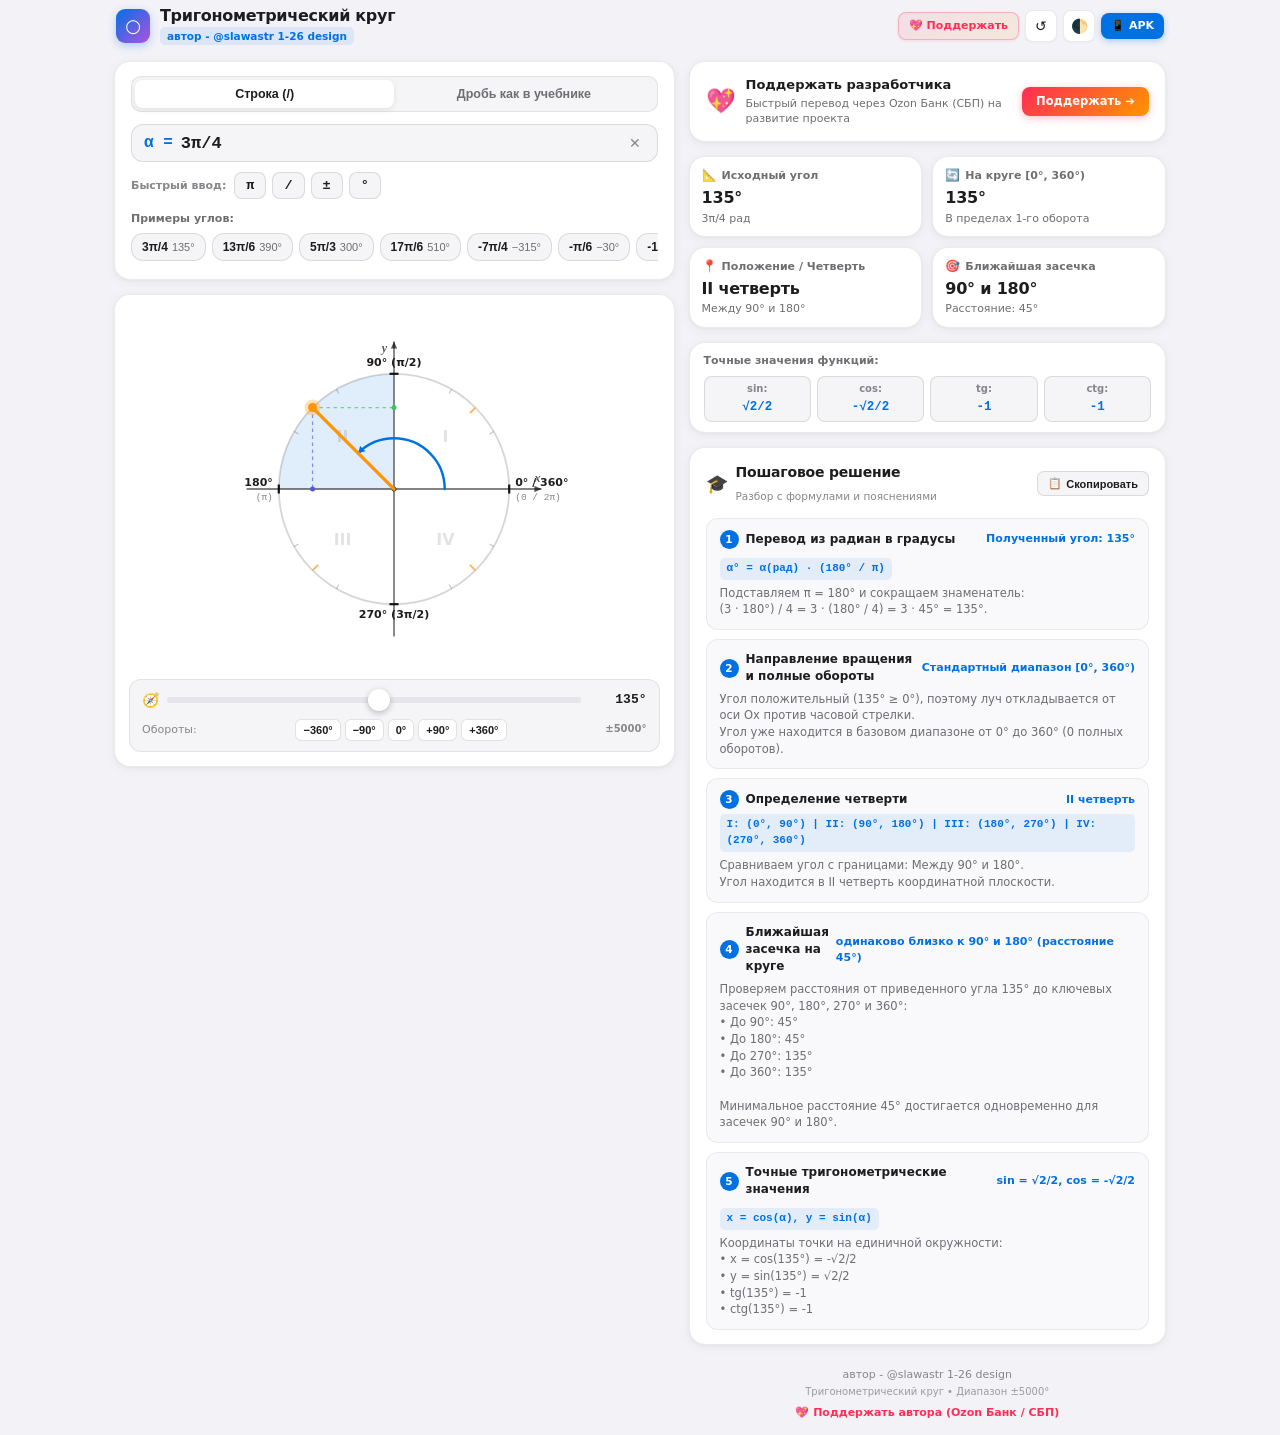
==== commit 22d877b2: "feat: clean axis labels, fix macOS sidebar layout, add support developer link" ====
--- a/android/app/src/main/assets/index.html
+++ b/android/app/src/main/assets/index.html
@@ -30,6 +30,9 @@
             </div>
 
             <div class="navbar-actions">
+                <a href="https://finance.ozon.ru/apps/sbp/ozonbankpay/01a155d9-e962-7ffe-aa0c-ac329362226c" class="donate-header-pill" target="_blank" title="Поддержать автора через Ozon Банк (СБП)">
+                    <span>💖 Поддержать</span>
+                </a>
                 <button type="button" id="btnReset" class="nav-icon-btn" title="Сбросить угол к 0°">
                     <span>↺</span>
                 </button>
@@ -157,6 +160,22 @@
             <!-- Right Column on Desktop / Bottom Section on Mobile -->
             <div class="content-column column-secondary">
 
+                <!-- Support Developer Banner Card -->
+                <section class="ui-card donate-card">
+                    <div class="donate-inner">
+                        <div class="donate-badge-wrap">
+                            <span class="donate-heart">💖</span>
+                            <div class="donate-copy">
+                                <div class="donate-title">Поддержать разработчика</div>
+                                <div class="donate-desc">Быстрый перевод через Ozon Банк (СБП) на развитие проекта</div>
+                            </div>
+                        </div>
+                        <a href="https://finance.ozon.ru/apps/sbp/ozonbankpay/01a155d9-e962-7ffe-aa0c-ac329362226c" target="_blank" class="donate-cta-button">
+                            Поддержать ➔
+                        </a>
+                    </div>
+                </section>
+
                 <!-- 3. Key Metrics Cards (2x2 Grid) -->
                 <section class="metrics-grid">
                     <div class="ui-card metric-item">
@@ -244,6 +263,9 @@
                 <footer class="app-footer">
                     <div class="footer-author">автор - @slawastr 1-26 design</div>
                     <div class="footer-meta">Тригонометрический круг • Диапазон ±5000°</div>
+                    <div style="margin-top: 6px;">
+                        <a href="https://finance.ozon.ru/apps/sbp/ozonbankpay/01a155d9-e962-7ffe-aa0c-ac329362226c" target="_blank" class="footer-donate-link">💖 Поддержать автора (Ozon Банк / СБП)</a>
+                    </div>
                 </footer>
 
             </div>
--- a/android/app/src/main/assets/css/style.css
+++ b/android/app/src/main/assets/css/style.css
@@ -163,6 +163,37 @@
     gap: 6px;
 }
 
+.donate-header-pill {
+    display: inline-flex;
+    align-items: center;
+    gap: 4px;
+    padding: 5px 10px;
+    background: linear-gradient(135deg, rgba(255, 45, 85, 0.1), rgba(255, 149, 0, 0.1));
+    border: 1px solid rgba(255, 45, 85, 0.28);
+    color: #ff2d55;
+    font-size: 11px;
+    font-weight: 700;
+    border-radius: 8px;
+    text-decoration: none;
+    transition: all 0.15s ease;
+    box-shadow: 0 1px 3px rgba(255, 45, 85, 0.12);
+}
+
+[data-theme="dark"] .donate-header-pill {
+    color: #ff375f;
+    border-color: rgba(255, 55, 95, 0.4);
+    background: rgba(255, 55, 95, 0.14);
+}
+
+.donate-header-pill:hover {
+    background: linear-gradient(135deg, rgba(255, 45, 85, 0.18), rgba(255, 149, 0, 0.18));
+    transform: translateY(-0.5px);
+}
+
+.donate-header-pill:active {
+    transform: scale(0.96);
+}
+
 .nav-icon-btn {
     width: 32px;
     height: 32px;
@@ -202,12 +233,13 @@
     transform: scale(0.95);
 }
 
-/* Main Content Container (2-column on desktop, single on mobile) */
+/* Main Content Container (Rock-solid for Safari on macOS & Android) */
 .content-container {
     display: grid;
-    grid-template-columns: 1.08fr 0.92fr;
+    grid-template-columns: minmax(0, 1.08fr) minmax(0, 0.92fr);
     gap: 14px;
     align-items: start;
+    width: 100%;
 }
 
 .content-column {
@@ -215,7 +247,90 @@
     flex-direction: column;
     gap: 14px;
     min-width: 0;
-}
+    width: 100%;
+}
+
+/* Support Developer Banner Card */
+.donate-card {
+    background: linear-gradient(135deg, rgba(255, 149, 0, 0.08), rgba(255, 45, 85, 0.08)), var(--card-bg);
+    border: 1px solid rgba(255, 149, 0, 0.28);
+    padding: 12px 14px;
+}
+
+.donate-inner {
+    display: flex;
+    align-items: center;
+    justify-content: space-between;
+    gap: 12px;
+    flex-wrap: wrap;
+}
+
+.donate-badge-wrap {
+    display: flex;
+    align-items: center;
+    gap: 10px;
+    flex: 1;
+    min-width: 180px;
+}
+
+.donate-heart {
+    font-size: 24px;
+    flex-shrink: 0;
+}
+
+.donate-copy {
+    display: flex;
+    flex-direction: column;
+    gap: 2px;
+}
+
+.donate-title {
+    font-size: 13px;
+    font-weight: 700;
+    color: var(--text-primary);
+}
+
+.donate-desc {
+    font-size: 11px;
+    color: var(--text-secondary);
+    line-height: 1.35;
+}
+
+.donate-cta-button {
+    padding: 6px 14px;
+    background: linear-gradient(135deg, #ff2d55, #ff9500);
+    color: #ffffff;
+    font-size: 11.5px;
+    font-weight: 700;
+    border-radius: 8px;
+    text-decoration: none;
+    white-space: nowrap;
+    transition: all 0.15s ease;
+    box-shadow: 0 2px 8px rgba(255, 45, 85, 0.3);
+    flex-shrink: 0;
+}
+
+.donate-cta-button:hover {
+    opacity: 0.94;
+    transform: translateY(-0.5px);
+}
+
+.donate-cta-button:active {
+    transform: scale(0.96);
+}
+
+.footer-donate-link {
+    color: #ff2d55;
+    text-decoration: none;
+    font-weight: 600;
+    font-size: 11px;
+    transition: opacity 0.15s ease;
+}
+
+.footer-donate-link:hover {
+    text-decoration: underline;
+}
+
 
 /* Reusable Clean Card */
 .ui-card {
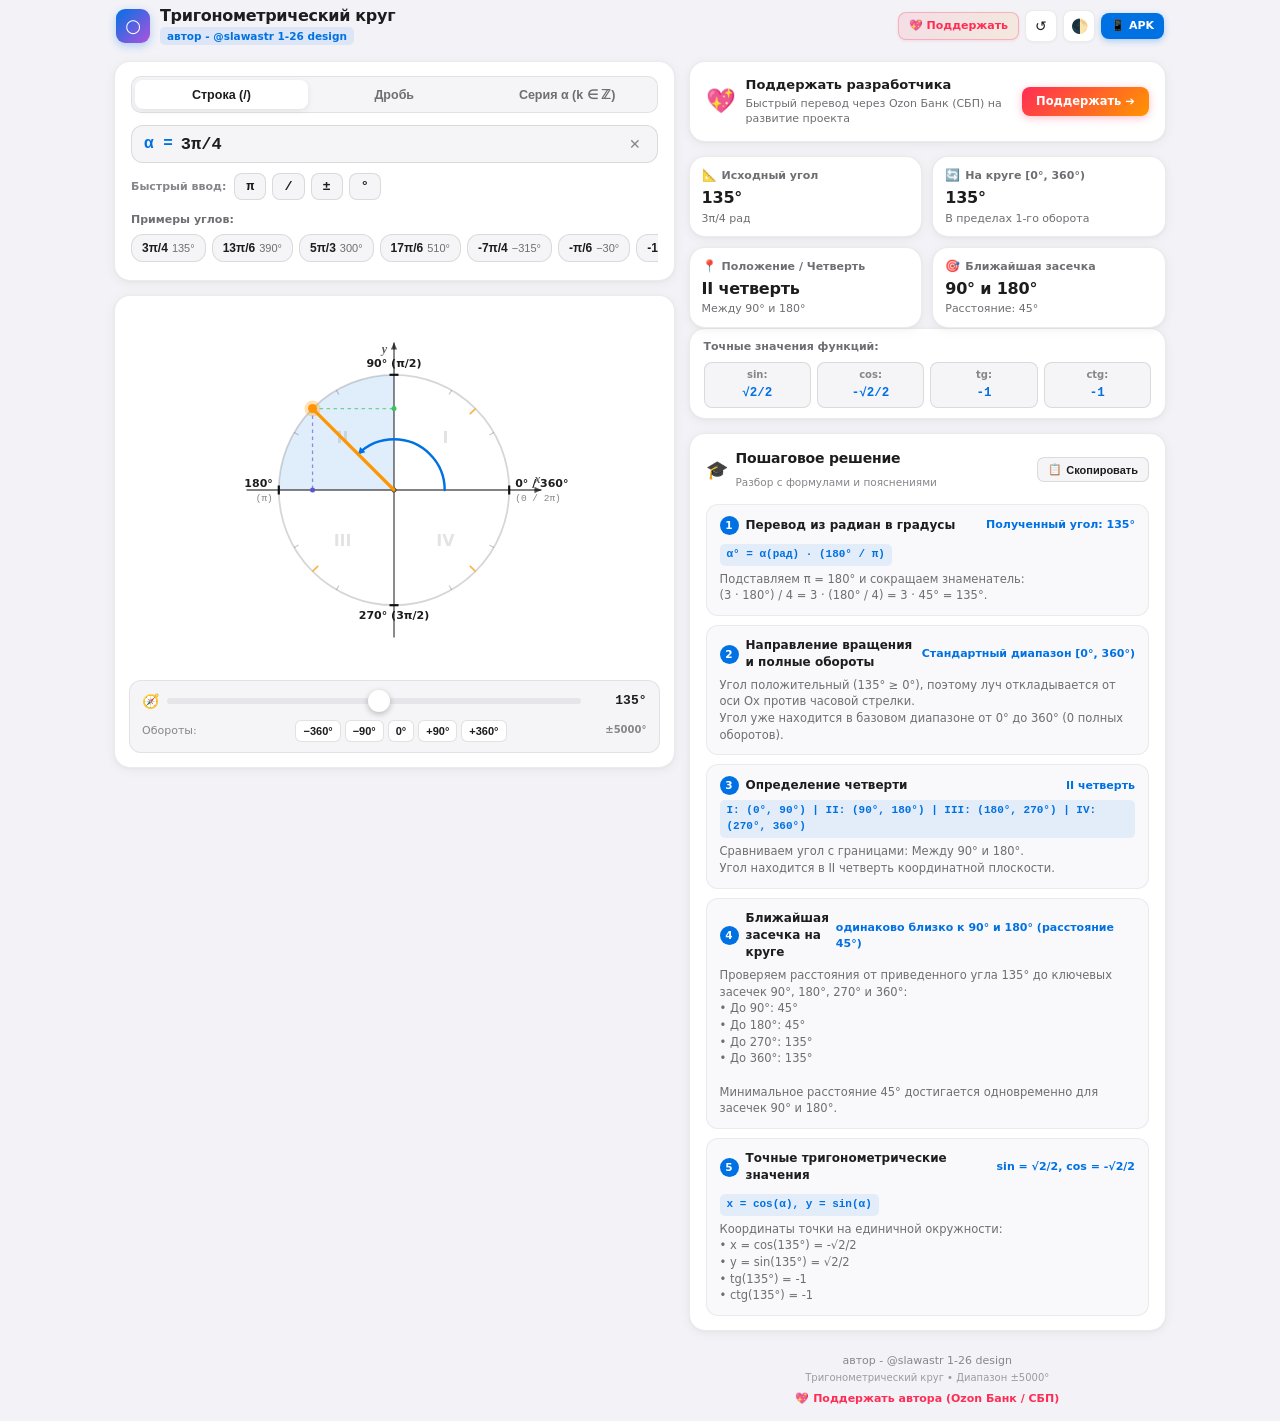
==== commit 86903a43: "feat: add series of angles with parameter alpha mode (Tasks 1-4, periodic ray visualizer, educationa" ====
--- a/android/app/src/main/assets/index.html
+++ b/android/app/src/main/assets/index.html
@@ -10,9 +10,8 @@
     <meta name="apple-mobile-web-app-status-bar-style" content="black-translucent">
     <meta name="apple-mobile-web-app-title" content="ТригКруг">
     <meta name="theme-color" content="#121214">
-    <link rel="manifest" href="manifest.json">
     <link rel="icon" type="image/png" href="icons/icon-192.png">
-    <link rel="stylesheet" href="css/style.css">
+    <link rel="stylesheet" href="css/style.css?v=1.0.4">
 </head>
 <body>
 
@@ -59,7 +58,10 @@
                             Строка (/)
                         </button>
                         <button type="button" id="modeFractionBtn" class="segment-btn" role="tab" aria-selected="false">
-                            Дробь как в учебнике
+                            Дробь
+                        </button>
+                        <button type="button" id="modeSeriesBtn" class="segment-btn" role="tab" aria-selected="false">
+                            Серия α (k ∈ ℤ)
                         </button>
                     </div>
 
@@ -99,6 +101,75 @@
                                     <button type="button" class="den-chip" data-den="4">/4</button>
                                     <button type="button" class="den-chip" data-den="6">/6</button>
                                 </div>
+                            </div>
+                        </div>
+                    </div>
+
+                    <!-- Mode 3: Series with Alpha (Задание №6) -->
+                    <div id="seriesContainer" class="input-pane hidden">
+                        <!-- Tasks from textbook / photo -->
+                        <div class="series-tasks-shelf">
+                            <div class="shelf-label">Задание №6 (из учебника):</div>
+                            <div class="series-tasks-grid">
+                                <button type="button" class="series-task-pill active" data-series="-α + 2πn, n ∈ Z">
+                                    <span class="task-badge">1</span> <b>-α + 2πn</b> <span class="task-param">n ∈ ℤ</span>
+                                </button>
+                                <button type="button" class="series-task-pill" data-series="α + πl, l ∈ Z">
+                                    <span class="task-badge">2</span> <b>α + πl</b> <span class="task-param">l ∈ ℤ</span>
+                                </button>
+                                <button type="button" class="series-task-pill" data-series="α + π/2 * k, k ∈ Z">
+                                    <span class="task-badge">3</span> <b>α + π/2·k</b> <span class="task-param">k ∈ ℤ</span>
+                                </button>
+                                <button type="button" class="series-task-pill" data-series="-α + π/4 * n, n ∈ Z">
+                                    <span class="task-badge">4</span> <b>-α + π/4·n</b> <span class="task-param">n ∈ ℤ</span>
+                                </button>
+                            </div>
+                            <div class="series-tasks-more">
+                                <button type="button" class="mini-task-chip" data-series="α + 2πk, k ∈ Z">α + 2πk</button>
+                                <button type="button" class="mini-task-chip" data-series="-α + πk, k ∈ Z">-α + πk</button>
+                                <button type="button" class="mini-task-chip" data-series="π - α + 2πk, k ∈ Z">π - α + 2πk</button>
+                                <button type="button" class="mini-task-chip" data-series="π/2 - α + 2πk, k ∈ Z">π/2 - α + 2πk</button>
+                            </div>
+                        </div>
+
+                        <!-- Math Input for Series -->
+                        <div class="math-input-box" style="margin-top: 10px;">
+                            <span class="math-prefix">Серия:</span>
+                            <input type="text" id="seriesInput" class="math-input-field" placeholder="например: -α + 2πn, n ∈ Z" value="-α + 2πn, n ∈ Z" autocomplete="off" autocorrect="off" autocapitalize="off" spellcheck="false">
+                            <button type="button" id="clearSeriesBtn" class="input-clear-btn" title="Очистить">✕</button>
+                        </div>
+
+                        <!-- Quick symbols for series -->
+                        <div class="quick-symbols-bar">
+                            <span class="quick-label">Вставка:</span>
+                            <button type="button" class="quick-series-sym" data-sym="α">α</button>
+                            <button type="button" class="quick-series-sym" data-sym="π">π</button>
+                            <button type="button" class="quick-series-sym" data-sym="+">+</button>
+                            <button type="button" class="quick-series-sym" data-sym="-">−</button>
+                            <button type="button" class="quick-series-sym" data-sym="/">/</button>
+                            <button type="button" class="quick-series-sym" data-sym="n">n</button>
+                            <button type="button" class="quick-series-sym" data-sym="k">k</button>
+                            <button type="button" class="quick-series-sym" data-sym="l">l</button>
+                            <button type="button" class="quick-series-sym" data-sym=", n ∈ ℤ">, n ∈ ℤ</button>
+                        </div>
+
+                        <!-- Reference Alpha Angle Control -->
+                        <div class="alpha-control-box">
+                            <div class="alpha-control-header">
+                                <span class="alpha-label">Опорный угол <b>α</b> (I четверть):</span>
+                                <span id="alphaValueDisplay" class="alpha-badge">35°</span>
+                            </div>
+                            <div class="alpha-slider-row">
+                                <input type="range" id="alphaSlider" class="app-range-slider" min="15" max="75" step="1" value="35">
+                                <button type="button" id="toggleAlphaRefBtn" class="alpha-toggle-btn active" title="Показывать опорный луч α на круге">
+                                    Луч α
+                                </button>
+                            </div>
+                            <div class="alpha-quick-picks">
+                                <button type="button" class="alpha-chip" data-deg="30">30°</button>
+                                <button type="button" class="alpha-chip active" data-deg="35">35°</button>
+                                <button type="button" class="alpha-chip" data-deg="45">45°</button>
+                                <button type="button" class="alpha-chip" data-deg="60">60°</button>
                             </div>
                         </div>
                     </div>
@@ -176,67 +247,132 @@
                     </div>
                 </section>
 
-                <!-- 3. Key Metrics Cards (2x2 Grid) -->
-                <section class="metrics-grid">
-                    <div class="ui-card metric-item">
-                        <div class="metric-top">
-                            <span class="metric-emoji">📐</span>
-                            <span class="metric-label">Исходный угол</span>
-                        </div>
-                        <div id="metricOriginalDeg" class="metric-main">135°</div>
-                        <div id="metricOriginalRad" class="metric-desc">3π/4 рад</div>
-                    </div>
-
-                    <div class="ui-card metric-item">
-                        <div class="metric-top">
-                            <span class="metric-emoji">🔄</span>
-                            <span class="metric-label">На круге [0°, 360°)</span>
-                        </div>
-                        <div id="metricNormDeg" class="metric-main">135°</div>
-                        <div id="metricTurns" class="metric-desc">В пределах 1-го оборота</div>
-                    </div>
-
-                    <div class="ui-card metric-item">
-                        <div class="metric-top">
-                            <span class="metric-emoji">📍</span>
-                            <span class="metric-label">Положение / Четверть</span>
-                        </div>
-                        <div id="metricQuadrant" class="metric-main">II четверть</div>
-                        <div id="metricQuadrantBounds" class="metric-desc">Между 90° и 180°</div>
-                    </div>
-
-                    <div class="ui-card metric-item">
-                        <div class="metric-top">
-                            <span class="metric-emoji">🎯</span>
-                            <span class="metric-label">Ближайшая засечка</span>
-                        </div>
-                        <div id="metricNearest" class="metric-main">90° и 180°</div>
-                        <div id="metricNearestDist" class="metric-desc">Расстояние: 45°</div>
-                    </div>
-                </section>
-
-                <!-- 4. Exact Trigonometric Values Strip -->
-                <section class="ui-card trig-functions-strip">
-                    <div class="strip-header">Точные значения функций:</div>
-                    <div class="functions-row">
-                        <div class="function-box">
-                            <span class="fn-tag">sin:</span>
-                            <span id="valSin" class="fn-value">√2/2</span>
-                        </div>
-                        <div class="function-box">
-                            <span class="fn-tag">cos:</span>
-                            <span id="valCos" class="fn-value">-√2/2</span>
-                        </div>
-                        <div class="function-box">
-                            <span class="fn-tag">tg:</span>
-                            <span id="valTan" class="fn-value">-1</span>
-                        </div>
-                        <div class="function-box">
-                            <span class="fn-tag">ctg:</span>
-                            <span id="valCot" class="fn-value">-1</span>
-                        </div>
-                    </div>
-                </section>
+                <!-- 3A. Single Angle Mode Metrics -->
+                <div id="standardMetricsSection">
+                    <section class="metrics-grid">
+                        <div class="ui-card metric-item">
+                            <div class="metric-top">
+                                <span class="metric-emoji">📐</span>
+                                <span class="metric-label">Исходный угол</span>
+                            </div>
+                            <div id="metricOriginalDeg" class="metric-main">135°</div>
+                            <div id="metricOriginalRad" class="metric-desc">3π/4 рад</div>
+                        </div>
+
+                        <div class="ui-card metric-item">
+                            <div class="metric-top">
+                                <span class="metric-emoji">🔄</span>
+                                <span class="metric-label">На круге [0°, 360°)</span>
+                            </div>
+                            <div id="metricNormDeg" class="metric-main">135°</div>
+                            <div id="metricTurns" class="metric-desc">В пределах 1-го оборота</div>
+                        </div>
+
+                        <div class="ui-card metric-item">
+                            <div class="metric-top">
+                                <span class="metric-emoji">📍</span>
+                                <span class="metric-label">Положение / Четверть</span>
+                            </div>
+                            <div id="metricQuadrant" class="metric-main">II четверть</div>
+                            <div id="metricQuadrantBounds" class="metric-desc">Между 90° и 180°</div>
+                        </div>
+
+                        <div class="ui-card metric-item">
+                            <div class="metric-top">
+                                <span class="metric-emoji">🎯</span>
+                                <span class="metric-label">Ближайшая засечка</span>
+                            </div>
+                            <div id="metricNearest" class="metric-main">90° и 180°</div>
+                            <div id="metricNearestDist" class="metric-desc">Расстояние: 45°</div>
+                        </div>
+                    </section>
+
+                    <!-- Exact Trigonometric Values Strip -->
+                    <section class="ui-card trig-functions-strip">
+                        <div class="strip-header">Точные значения функций:</div>
+                        <div class="functions-row">
+                            <div class="function-box">
+                                <span class="fn-tag">sin:</span>
+                                <span id="valSin" class="fn-value">√2/2</span>
+                            </div>
+                            <div class="function-box">
+                                <span class="fn-tag">cos:</span>
+                                <span id="valCos" class="fn-value">-√2/2</span>
+                            </div>
+                            <div class="function-box">
+                                <span class="fn-tag">tg:</span>
+                                <span id="valTan" class="fn-value">-1</span>
+                            </div>
+                            <div class="function-box">
+                                <span class="fn-tag">ctg:</span>
+                                <span id="valCot" class="fn-value">-1</span>
+                            </div>
+                        </div>
+                    </section>
+                </div>
+
+                <!-- 3B. Series with Alpha Mode Metrics (Задание №6) -->
+                <div id="seriesMetricsSection" class="hidden">
+                    <!-- Hero Quadrants Badge Card -->
+                    <section class="ui-card series-hero-card">
+                        <div class="series-hero-header">
+                            <span class="series-hero-emoji">🎯</span>
+                            <span class="series-hero-tag">Ответ задания (четверть):</span>
+                        </div>
+                        <div id="seriesQuadTitle" class="series-hero-title">IV четверть</div>
+                        <div id="seriesQuadSub" class="series-hero-sub">1 точка на окружности • полный период 2π</div>
+                    </section>
+
+                    <!-- Series Parameters Grid (2x2) -->
+                    <section class="metrics-grid">
+                        <div class="ui-card metric-item">
+                            <div class="metric-top">
+                                <span class="metric-emoji">📌</span>
+                                <span class="metric-label">Базовый угол</span>
+                            </div>
+                            <div id="seriesBaseAngle" class="metric-main">-α</div>
+                            <div id="seriesBaseAngleDesc" class="metric-desc">По часовой стрелке</div>
+                        </div>
+
+                        <div class="ui-card metric-item">
+                            <div class="metric-top">
+                                <span class="metric-emoji">🔄</span>
+                                <span class="metric-label">Период (шаг)</span>
+                            </div>
+                            <div id="seriesPeriod" class="metric-main">2π (360°)</div>
+                            <div id="seriesPeriodDesc" class="metric-desc">Полный оборот</div>
+                        </div>
+
+                        <div class="ui-card metric-item">
+                            <div class="metric-top">
+                                <span class="metric-emoji">🔢</span>
+                                <span class="metric-label">Параметр</span>
+                            </div>
+                            <div id="seriesParam" class="metric-main">n ∈ ℤ</div>
+                            <div class="metric-desc">Любое целое число</div>
+                        </div>
+
+                        <div class="ui-card metric-item">
+                            <div class="metric-top">
+                                <span class="metric-emoji">📍</span>
+                                <span class="metric-label">Число точек</span>
+                            </div>
+                            <div id="seriesNumPoints" class="metric-main">1 точка</div>
+                            <div class="metric-desc">На единичном круге</div>
+                        </div>
+                    </section>
+
+                    <!-- Points Table Card -->
+                    <section class="ui-card series-points-card">
+                        <div class="series-points-header">
+                            <span>Положения лучей на круге:</span>
+                            <span id="seriesPointsCountBadge" class="points-badge">1 точка</span>
+                        </div>
+                        <div id="seriesPointsList" class="series-points-list">
+                            <!-- Populated dynamically -->
+                        </div>
+                    </section>
+                </div>
 
                 <!-- 5. Step-by-Step Educational Solution -->
                 <section class="ui-card solution-section">
@@ -275,16 +411,23 @@
     </div>
 
     <!-- Application Scripts -->
-    <script src="js/trigEngine.js"></script>
-    <script src="js/circleCanvas.js"></script>
-    <script src="js/app.js"></script>
+    <script src="js/trigEngine.js?v=1.0.4"></script>
+    <script src="js/circleCanvas.js?v=1.0.4"></script>
+    <script src="js/app.js?v=1.0.4"></script>
     <script>
-        // Register Service Worker for offline capability
+        // Completely disable offline caching, unregister Service Workers, and clear caches
         if ('serviceWorker' in navigator) {
-            window.addEventListener('load', () => {
-                navigator.serviceWorker.register('./sw.js')
-                    .then(reg => console.log('[SW] Зарегистрирован:', reg.scope))
-                    .catch(err => console.log('[SW] Ошибка SW:', err));
+            navigator.serviceWorker.getRegistrations().then(function(registrations) {
+                for (var i = 0; i < registrations.length; i++) {
+                    registrations[i].unregister();
+                }
+            });
+        }
+        if ('caches' in window) {
+            caches.keys().then(function(keys) {
+                keys.forEach(function(key) {
+                    caches.delete(key);
+                });
             });
         }
     </script>
--- a/android/app/src/main/assets/css/style.css
+++ b/android/app/src/main/assets/css/style.css
@@ -986,6 +986,345 @@
 }
 
 /* ==========================================================================
+   Series with Alpha (Задание №6) Styles
+   ========================================================================== */
+
+.series-tasks-shelf {
+    display: flex;
+    flex-direction: column;
+    gap: 8px;
+    margin-bottom: 8px;
+}
+
+.series-tasks-grid {
+    display: grid;
+    grid-template-columns: repeat(2, 1fr);
+    gap: 6px;
+}
+
+.series-task-pill {
+    display: flex;
+    align-items: center;
+    gap: 6px;
+    padding: 8px 10px;
+    background: var(--input-bg);
+    border: 1px solid var(--input-border);
+    border-radius: 10px;
+    font-size: 12px;
+    color: var(--text-primary);
+    cursor: pointer;
+    transition: all 0.15s ease;
+    text-align: left;
+}
+
+.series-task-pill:hover {
+    border-color: var(--accent-blue);
+    background: var(--card-bg-hover);
+    transform: translateY(-0.5px);
+}
+
+.series-task-pill.active {
+    border-color: var(--accent-blue);
+    background: var(--accent-blue-subtle);
+    color: var(--accent-blue);
+    box-shadow: 0 1px 4px rgba(0, 113, 227, 0.15);
+}
+
+.task-badge {
+    display: inline-flex;
+    align-items: center;
+    justify-content: center;
+    width: 18px;
+    height: 18px;
+    background: var(--accent-blue);
+    color: #ffffff;
+    font-size: 10px;
+    font-weight: 700;
+    border-radius: 6px;
+    flex-shrink: 0;
+}
+
+.series-task-pill.active .task-badge {
+    background: var(--accent-blue);
+}
+
+.task-param {
+    font-size: 10.5px;
+    color: var(--text-secondary);
+    margin-left: auto;
+}
+
+.series-tasks-more {
+    display: flex;
+    gap: 5px;
+    flex-wrap: wrap;
+    margin-top: 2px;
+}
+
+.mini-task-chip {
+    padding: 4px 8px;
+    background: var(--input-bg);
+    border: 1px solid var(--input-border);
+    border-radius: 8px;
+    font-size: 11px;
+    color: var(--text-secondary);
+    cursor: pointer;
+    transition: all 0.12s ease;
+}
+
+.mini-task-chip:hover {
+    border-color: var(--accent-blue);
+    color: var(--text-primary);
+}
+
+.mini-task-chip.active {
+    border-color: var(--accent-blue);
+    background: var(--accent-blue-subtle);
+    color: var(--accent-blue);
+    font-weight: 600;
+}
+
+.quick-series-sym {
+    padding: 3px 8px;
+    background: var(--input-bg);
+    border: 1px solid var(--input-border);
+    border-radius: 6px;
+    font-size: 11px;
+    font-weight: 600;
+    color: var(--text-primary);
+    cursor: pointer;
+    transition: all 0.12s ease;
+}
+
+.quick-series-sym:hover {
+    background: var(--accent-blue-subtle);
+    border-color: var(--accent-blue);
+    color: var(--accent-blue);
+}
+
+/* Reference Alpha Angle Control Box */
+.alpha-control-box {
+    margin-top: 10px;
+    padding: 10px 12px;
+    background: var(--input-bg);
+    border: 1px solid var(--input-border);
+    border-radius: 12px;
+    display: flex;
+    flex-direction: column;
+    gap: 8px;
+}
+
+.alpha-control-header {
+    display: flex;
+    align-items: center;
+    justify-content: space-between;
+}
+
+.alpha-label {
+    font-size: 12px;
+    color: var(--text-secondary);
+}
+
+.alpha-label b {
+    color: var(--accent-blue);
+    font-family: "Times New Roman", serif;
+    font-style: italic;
+    font-size: 13.5px;
+}
+
+.alpha-badge {
+    font-size: 12px;
+    font-weight: 700;
+    color: var(--accent-blue);
+    background: var(--accent-blue-subtle);
+    padding: 2px 7px;
+    border-radius: 6px;
+}
+
+.alpha-slider-row {
+    display: flex;
+    align-items: center;
+    gap: 10px;
+}
+
+.alpha-toggle-btn {
+    padding: 5px 9px;
+    font-size: 11px;
+    font-weight: 600;
+    border-radius: 8px;
+    border: 1px solid var(--input-border);
+    background: var(--card-bg);
+    color: var(--text-secondary);
+    cursor: pointer;
+    white-space: nowrap;
+    transition: all 0.15s ease;
+}
+
+.alpha-toggle-btn.active {
+    background: var(--accent-blue-subtle);
+    border-color: var(--accent-blue);
+    color: var(--accent-blue);
+}
+
+.alpha-quick-picks {
+    display: flex;
+    gap: 6px;
+    align-items: center;
+}
+
+.alpha-chip {
+    padding: 3px 9px;
+    font-size: 11px;
+    font-weight: 600;
+    border: 1px solid var(--input-border);
+    border-radius: 6px;
+    background: var(--card-bg);
+    color: var(--text-secondary);
+    cursor: pointer;
+    transition: all 0.12s ease;
+}
+
+.alpha-chip:hover {
+    border-color: var(--accent-blue);
+    color: var(--text-primary);
+}
+
+.alpha-chip.active {
+    background: var(--accent-blue);
+    color: #ffffff;
+    border-color: var(--accent-blue);
+}
+
+/* Series Hero Card */
+.series-hero-card {
+    background: linear-gradient(135deg, rgba(10, 132, 255, 0.12), rgba(94, 92, 230, 0.1)), var(--card-bg);
+    border: 1.5px solid rgba(10, 132, 255, 0.35);
+    padding: 14px 16px;
+    display: flex;
+    flex-direction: column;
+    gap: 4px;
+}
+
+.series-hero-header {
+    display: flex;
+    align-items: center;
+    gap: 6px;
+}
+
+.series-hero-emoji {
+    font-size: 18px;
+}
+
+.series-hero-tag {
+    font-size: 11px;
+    font-weight: 700;
+    text-transform: uppercase;
+    letter-spacing: 0.5px;
+    color: var(--accent-blue);
+}
+
+.series-hero-title {
+    font-size: 20px;
+    font-weight: 800;
+    color: var(--text-primary);
+    letter-spacing: -0.3px;
+    margin-top: 2px;
+}
+
+.series-hero-sub {
+    font-size: 11.5px;
+    color: var(--text-secondary);
+}
+
+/* Series Points List Table Card */
+.series-points-card {
+    padding: 12px 14px;
+}
+
+.series-points-header {
+    display: flex;
+    align-items: center;
+    justify-content: space-between;
+    font-size: 12px;
+    font-weight: 700;
+    color: var(--text-primary);
+    margin-bottom: 8px;
+}
+
+.points-badge {
+    font-size: 10.5px;
+    padding: 2px 6px;
+    background: var(--accent-blue-subtle);
+    color: var(--accent-blue);
+    border-radius: 6px;
+    font-weight: 600;
+}
+
+.series-points-list {
+    display: flex;
+    flex-direction: column;
+    gap: 6px;
+}
+
+.point-row-item {
+    display: flex;
+    align-items: center;
+    justify-content: space-between;
+    padding: 7px 10px;
+    background: var(--input-bg);
+    border: 1px solid var(--input-border);
+    border-radius: 8px;
+    font-size: 12px;
+    transition: background 0.12s ease;
+}
+
+.point-row-left {
+    display: flex;
+    align-items: center;
+    gap: 8px;
+}
+
+.point-row-dot {
+    width: 8px;
+    height: 8px;
+    border-radius: 50%;
+    flex-shrink: 0;
+}
+
+.point-row-param {
+    font-weight: 700;
+    color: var(--text-secondary);
+    font-size: 11px;
+    min-width: 32px;
+}
+
+.point-row-expr {
+    font-weight: 600;
+    color: var(--text-primary);
+}
+
+.point-row-right {
+    display: flex;
+    align-items: center;
+    gap: 8px;
+}
+
+.point-row-angle {
+    font-size: 11px;
+    color: var(--text-secondary);
+}
+
+.point-row-quad {
+    font-size: 11px;
+    font-weight: 700;
+    padding: 2px 6px;
+    background: var(--card-bg);
+    border: 1px solid var(--input-border);
+    border-radius: 5px;
+    color: var(--text-primary);
+}
+
+/* ==========================================================================
    Responsive Adaptations
    ========================================================================== */
 @media (max-width: 820px) {
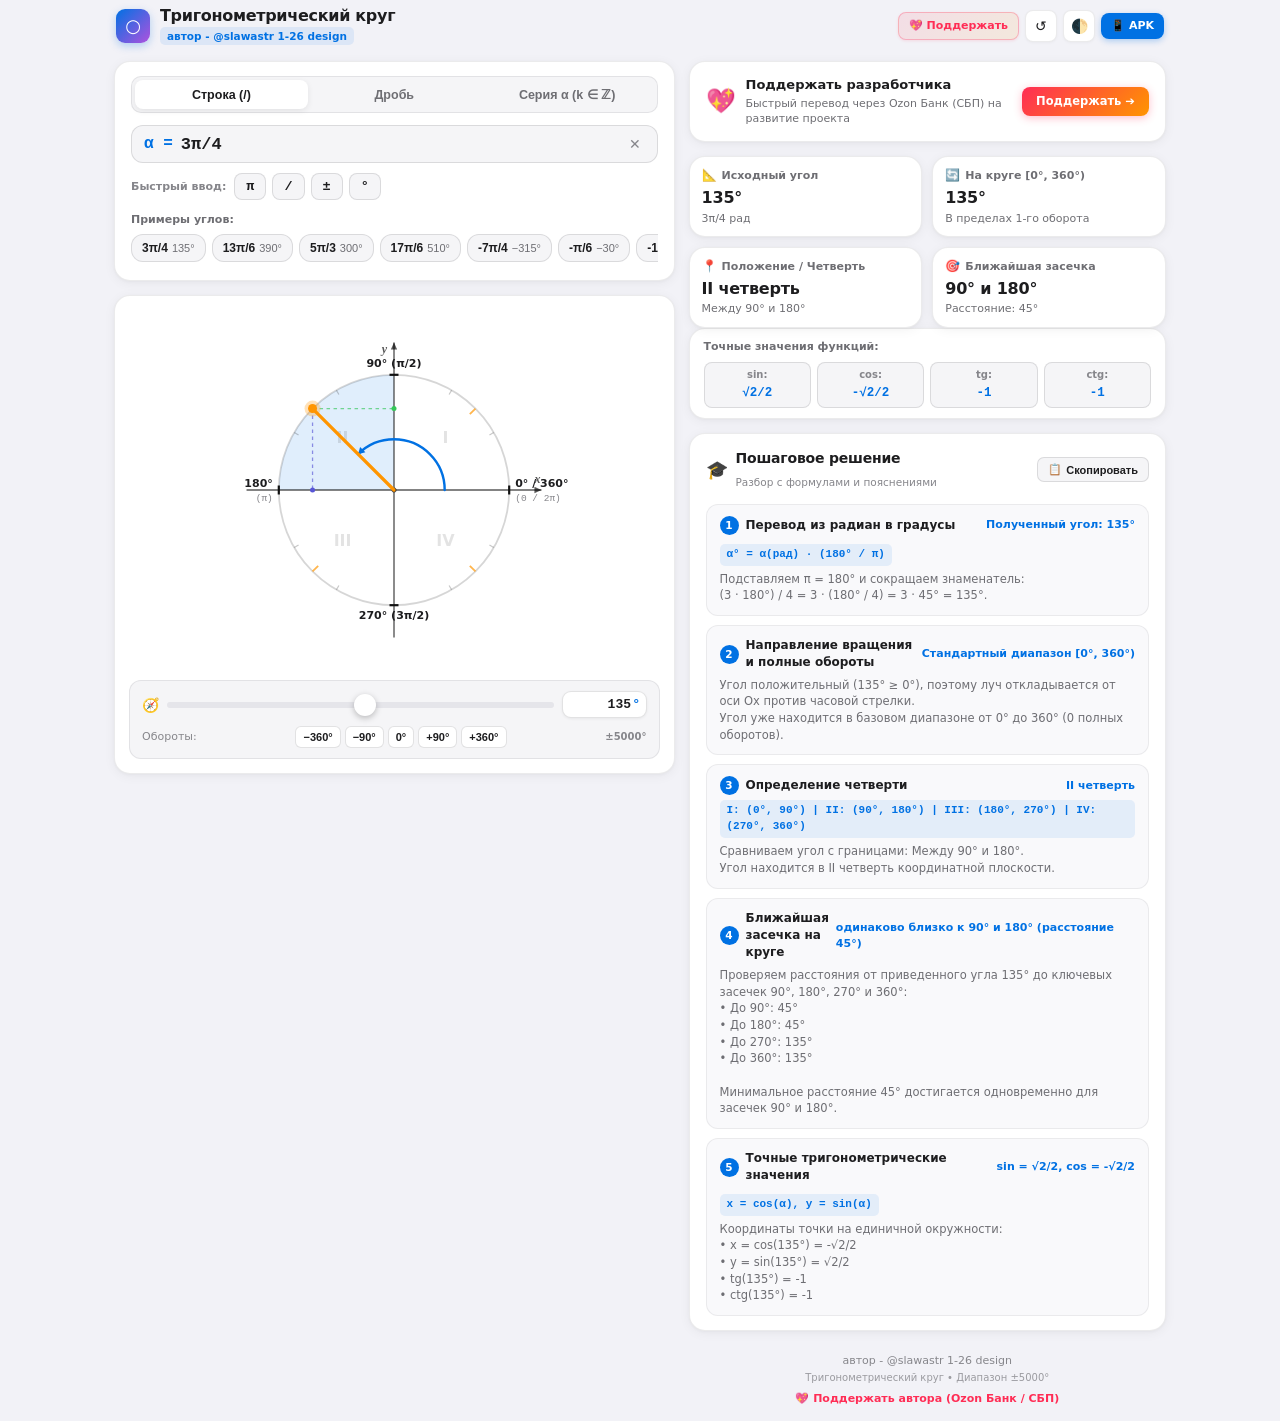
==== commit 60b8bc8c: "feat: add direct manual degree inputs next to sliders and parse plain numbers as degrees" ====
--- a/android/app/src/main/assets/index.html
+++ b/android/app/src/main/assets/index.html
@@ -157,7 +157,10 @@
                         <div class="alpha-control-box">
                             <div class="alpha-control-header">
                                 <span class="alpha-label">Опорный угол <b>α</b> (I четверть):</span>
-                                <span id="alphaValueDisplay" class="alpha-badge">35°</span>
+                                <div class="degree-input-wrapper" title="Ввести угол α вручную в градусах">
+                                    <input type="number" id="alphaInputField" class="degree-input-field alpha-input-field" min="1" max="89" step="1" value="35">
+                                    <span class="degree-unit">°</span>
+                                </div>
                             </div>
                             <div class="alpha-slider-row">
                                 <input type="range" id="alphaSlider" class="app-range-slider" min="15" max="75" step="1" value="35">
@@ -208,8 +211,11 @@
                     <div class="controls-panel">
                         <div class="slider-box">
                             <span class="control-icon">🧭</span>
-                            <input type="range" id="angleSlider" class="app-range-slider" min="-5000" max="5000" step="5" value="135">
-                            <div id="sliderValueDisplay" class="slider-badge">135°</div>
+                            <input type="range" id="angleSlider" class="app-range-slider" min="-5000" max="5000" step="1" value="135">
+                            <div class="degree-input-wrapper" title="Ввести градусы угла вручную">
+                                <input type="number" id="degreeInputField" class="degree-input-field" min="-5000" max="5000" step="1" value="135">
+                                <span class="degree-unit">°</span>
+                            </div>
                         </div>
 
                         <div class="steppers-bar">
--- a/android/app/src/main/assets/css/style.css
+++ b/android/app/src/main/assets/css/style.css
@@ -702,6 +702,61 @@
     color: var(--text-primary);
 }
 
+.degree-input-wrapper {
+    display: inline-flex;
+    align-items: center;
+    background: var(--card-bg);
+    border: 1.5px solid var(--input-border);
+    border-radius: 9px;
+    padding: 3px 6px 3px 8px;
+    transition: all 0.15s ease;
+    box-shadow: 0 1px 3px rgba(0, 0, 0, 0.06);
+    flex-shrink: 0;
+}
+
+.degree-input-wrapper:hover {
+    border-color: rgba(0, 113, 227, 0.5);
+}
+
+.degree-input-wrapper:focus-within {
+    border-color: var(--accent-blue);
+    box-shadow: 0 0 0 3px var(--accent-blue-subtle);
+    background: var(--card-bg);
+}
+
+.degree-input-field {
+    width: 60px;
+    background: transparent;
+    border: none;
+    outline: none;
+    font-size: 13px;
+    font-weight: 700;
+    color: var(--text-primary);
+    text-align: right;
+    font-family: ui-monospace, SFMono-Regular, Menlo, Monaco, Consolas, monospace;
+    font-variant-numeric: tabular-nums;
+    -moz-appearance: textfield;
+}
+
+.degree-input-field::-webkit-outer-spin-button,
+.degree-input-field::-webkit-inner-spin-button {
+    -webkit-appearance: none;
+    margin: 0;
+}
+
+.degree-unit {
+    font-size: 13px;
+    font-weight: 800;
+    color: var(--accent-blue);
+    margin-left: 2px;
+    user-select: none;
+}
+
+.alpha-input-field {
+    width: 38px;
+    font-size: 12.5px;
+}
+
 .steppers-bar {
     display: flex;
     align-items: center;
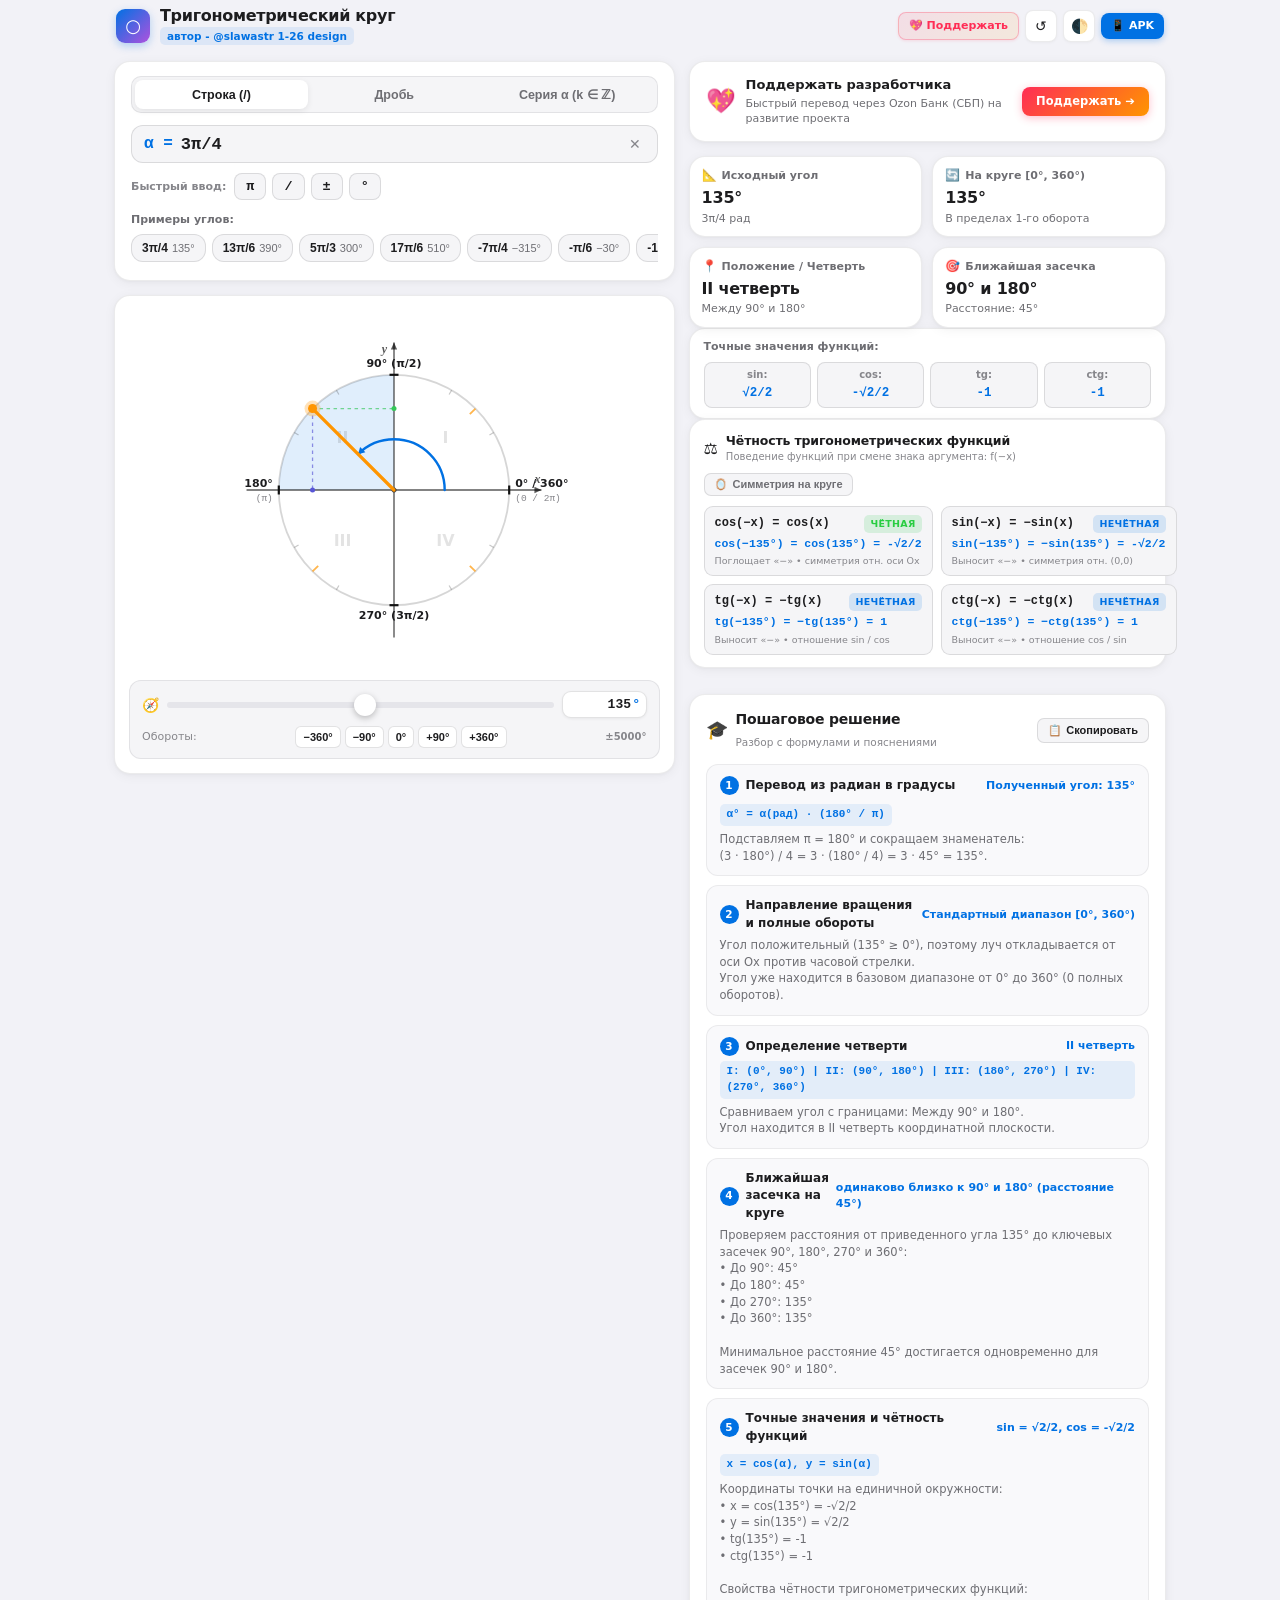
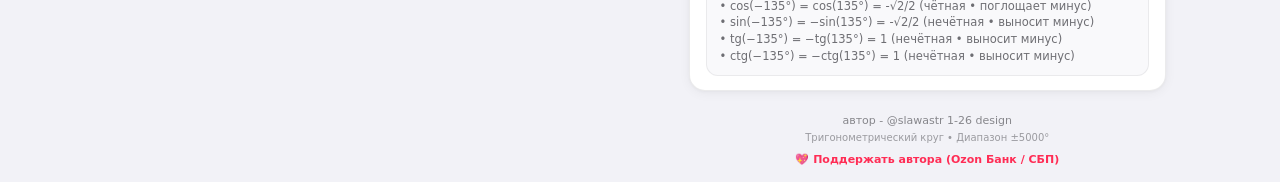
==== commit a9aabf71: "feat: add parity of trigonometric functions (cos even, sin/tan/cot odd), circle symmetry mirror, and" ====
--- a/android/app/src/main/assets/index.html
+++ b/android/app/src/main/assets/index.html
@@ -312,6 +312,61 @@
                             <div class="function-box">
                                 <span class="fn-tag">ctg:</span>
                                 <span id="valCot" class="fn-value">-1</span>
+                            </div>
+                        </div>
+                    </section>
+
+                    <!-- Parity of Trigonometric Functions Card -->
+                    <section class="ui-card parity-card">
+                        <div class="parity-header">
+                            <div class="parity-title-wrap">
+                                <span class="parity-icon">⚖️</span>
+                                <div>
+                                    <div class="parity-title">Чётность тригонометрических функций</div>
+                                    <div class="parity-subtitle">Поведение функций при смене знака аргумента: f(−x)</div>
+                                </div>
+                            </div>
+                            <button type="button" id="toggleParityMirrorBtn" class="parity-toggle-btn" title="Показать точку −x и симметрию на круге">
+                                <span class="parity-toggle-icon">🪞</span>
+                                <span class="parity-toggle-text">Симметрия на круге</span>
+                            </button>
+                        </div>
+
+                        <div class="parity-grid">
+                            <div class="parity-item parity-even">
+                                <div class="parity-item-top">
+                                    <span class="parity-formula">cos(−x) = cos(x)</span>
+                                    <span class="parity-badge badge-even">ЧЁТНАЯ</span>
+                                </div>
+                                <div id="parityCosCalc" class="parity-calc">cos(−135°) = cos(135°) = −√2/2</div>
+                                <div class="parity-hint">Поглощает «−» • симметрия отн. оси Ox</div>
+                            </div>
+
+                            <div class="parity-item parity-odd">
+                                <div class="parity-item-top">
+                                    <span class="parity-formula">sin(−x) = −sin(x)</span>
+                                    <span class="parity-badge badge-odd">НЕЧЁТНАЯ</span>
+                                </div>
+                                <div id="paritySinCalc" class="parity-calc">sin(−135°) = −sin(135°) = −√2/2</div>
+                                <div class="parity-hint">Выносит «−» • симметрия отн. (0,0)</div>
+                            </div>
+
+                            <div class="parity-item parity-odd">
+                                <div class="parity-item-top">
+                                    <span class="parity-formula">tg(−x) = −tg(x)</span>
+                                    <span class="parity-badge badge-odd">НЕЧЁТНАЯ</span>
+                                </div>
+                                <div id="parityTanCalc" class="parity-calc">tg(−135°) = −tg(135°) = 1</div>
+                                <div class="parity-hint">Выносит «−» • отношение sin / cos</div>
+                            </div>
+
+                            <div class="parity-item parity-odd">
+                                <div class="parity-item-top">
+                                    <span class="parity-formula">ctg(−x) = −ctg(x)</span>
+                                    <span class="parity-badge badge-odd">НЕЧЁТНАЯ</span>
+                                </div>
+                                <div id="parityCotCalc" class="parity-calc">ctg(−135°) = −ctg(135°) = 1</div>
+                                <div class="parity-hint">Выносит «−» • отношение cos / sin</div>
                             </div>
                         </div>
                     </section>
--- a/android/app/src/main/assets/css/style.css
+++ b/android/app/src/main/assets/css/style.css
@@ -891,6 +891,159 @@
     color: var(--accent-blue);
 }
 
+/* Parity of Trigonometric Functions Card */
+.parity-card {
+    padding: 12px 14px;
+    margin-bottom: 12px;
+}
+
+.parity-header {
+    display: flex;
+    align-items: center;
+    justify-content: space-between;
+    gap: 8px;
+    margin-bottom: 10px;
+    flex-wrap: wrap;
+}
+
+.parity-title-wrap {
+    display: flex;
+    align-items: center;
+    gap: 8px;
+}
+
+.parity-icon {
+    font-size: 16px;
+    line-height: 1;
+}
+
+.parity-title {
+    font-size: 12.5px;
+    font-weight: 700;
+    color: var(--text-primary);
+    letter-spacing: -0.15px;
+}
+
+.parity-subtitle {
+    font-size: 10px;
+    color: var(--text-tertiary);
+}
+
+.parity-toggle-btn {
+    display: inline-flex;
+    align-items: center;
+    gap: 5px;
+    padding: 4px 9px;
+    font-size: 11px;
+    font-weight: 600;
+    border-radius: 7px;
+    border: 1px solid var(--input-border);
+    background: var(--input-bg);
+    color: var(--text-secondary);
+    cursor: pointer;
+    transition: all 0.15s ease;
+    white-space: nowrap;
+}
+
+.parity-toggle-btn:hover {
+    border-color: var(--accent-blue);
+    color: var(--accent-blue);
+    background: var(--card-bg);
+}
+
+.parity-toggle-btn.active {
+    background: var(--accent-blue);
+    border-color: var(--accent-blue);
+    color: #ffffff;
+    box-shadow: 0 1px 3px rgba(0, 113, 227, 0.35);
+}
+
+.parity-grid {
+    display: grid;
+    grid-template-columns: repeat(2, 1fr);
+    gap: 8px;
+}
+
+@media (max-width: 480px) {
+    .parity-grid {
+        grid-template-columns: 1fr;
+    }
+}
+
+.parity-item {
+    background: var(--input-bg);
+    border: 1px solid var(--input-border);
+    border-radius: 9px;
+    padding: 8px 10px;
+    display: flex;
+    flex-direction: column;
+    gap: 3px;
+    transition: all 0.15s ease;
+}
+
+.parity-item:hover {
+    border-color: rgba(0, 113, 227, 0.4);
+}
+
+.parity-item-top {
+    display: flex;
+    align-items: center;
+    justify-content: space-between;
+    gap: 6px;
+}
+
+.parity-formula {
+    font-size: 12px;
+    font-weight: 700;
+    color: var(--text-primary);
+    font-family: ui-monospace, SFMono-Regular, Menlo, Monaco, Consolas, monospace;
+}
+
+.parity-badge {
+    font-size: 9.5px;
+    font-weight: 800;
+    letter-spacing: 0.3px;
+    padding: 2px 6px;
+    border-radius: 5px;
+    text-transform: uppercase;
+}
+
+.badge-even {
+    background: rgba(52, 199, 89, 0.16);
+    color: #28cd41;
+}
+
+[data-theme="dark"] .badge-even {
+    background: rgba(48, 209, 88, 0.22);
+    color: #30d158;
+}
+
+.badge-odd {
+    background: rgba(0, 113, 227, 0.14);
+    color: var(--accent-blue);
+}
+
+[data-theme="dark"] .badge-odd {
+    background: rgba(10, 132, 255, 0.22);
+    color: #0a84ff;
+}
+
+.parity-calc {
+    font-size: 11.5px;
+    font-weight: 700;
+    color: var(--accent-blue);
+    font-family: ui-monospace, SFMono-Regular, Menlo, Monaco, Consolas, monospace;
+    white-space: nowrap;
+    overflow: hidden;
+    text-overflow: ellipsis;
+}
+
+.parity-hint {
+    font-size: 9.5px;
+    color: var(--text-tertiary);
+    line-height: 1.25;
+}
+
 /* Step-by-Step Educational Solution */
 .solution-section {
     padding: 14px 16px;
